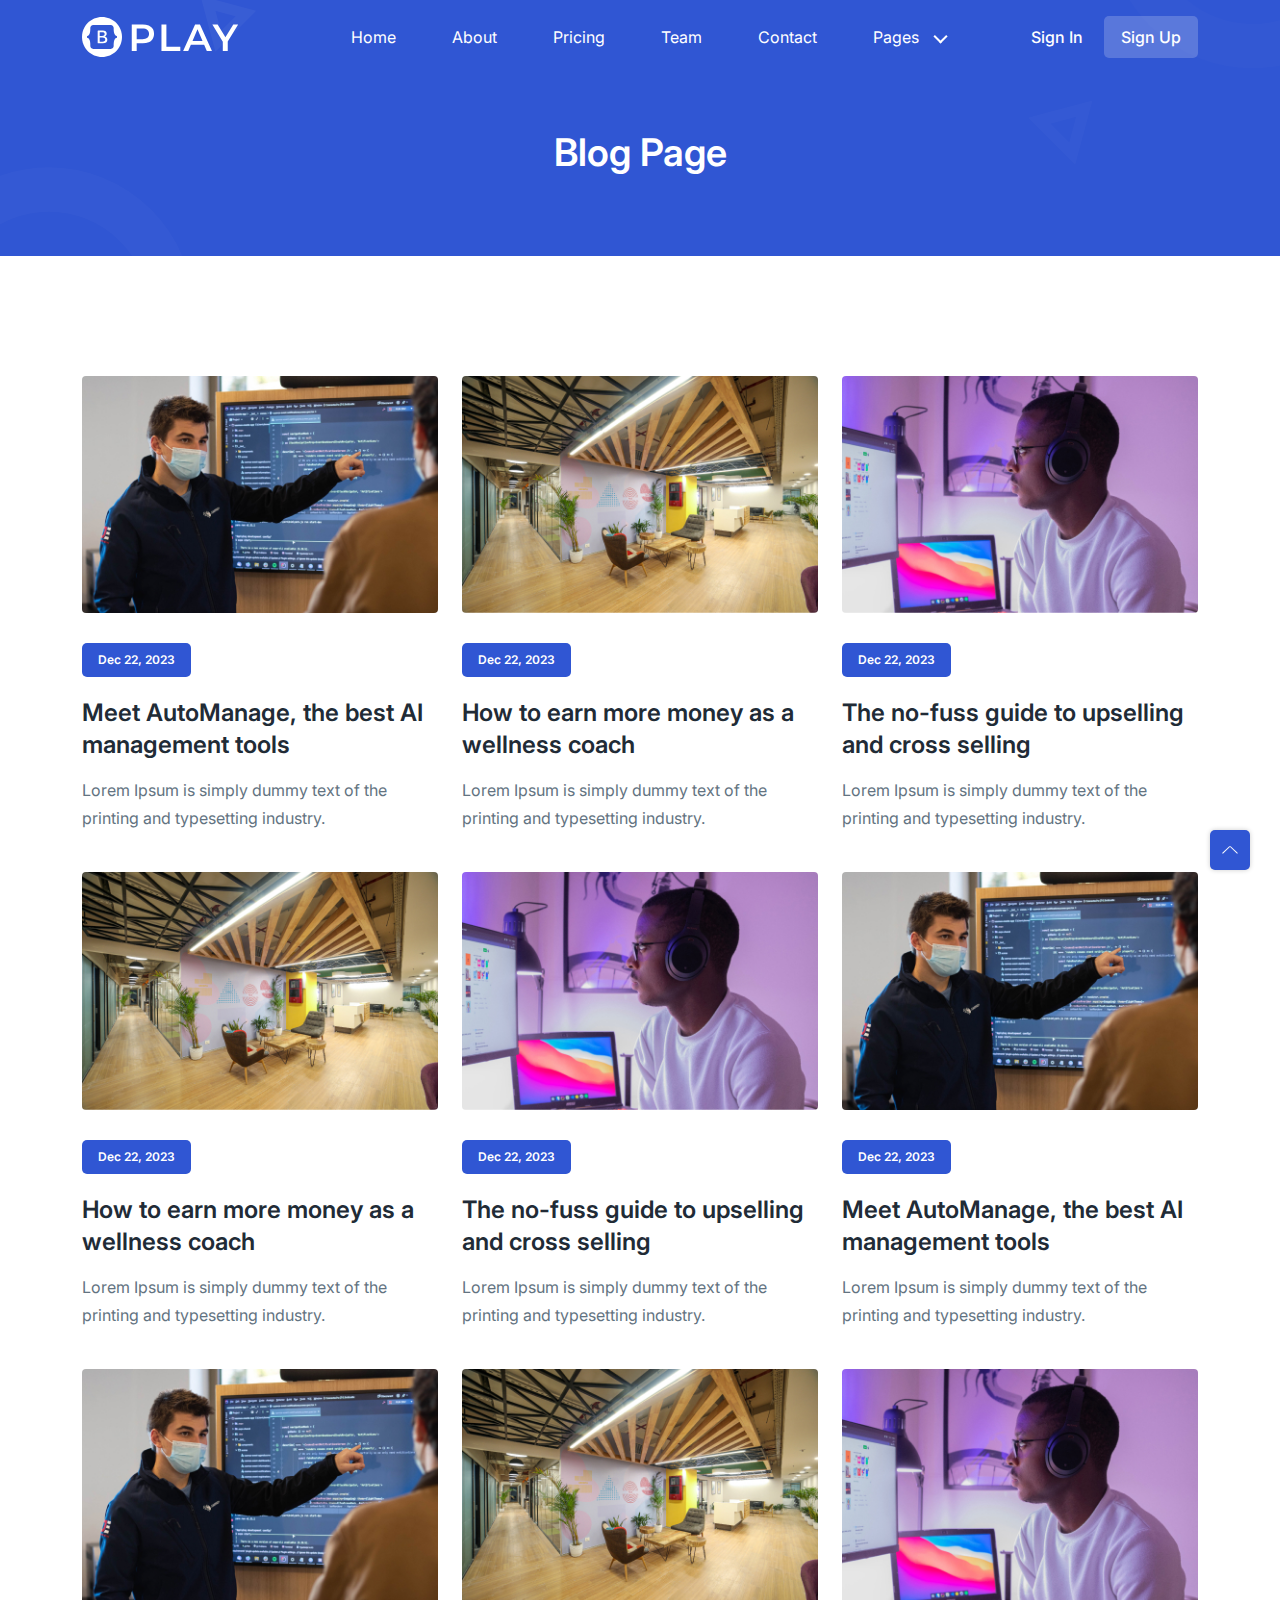
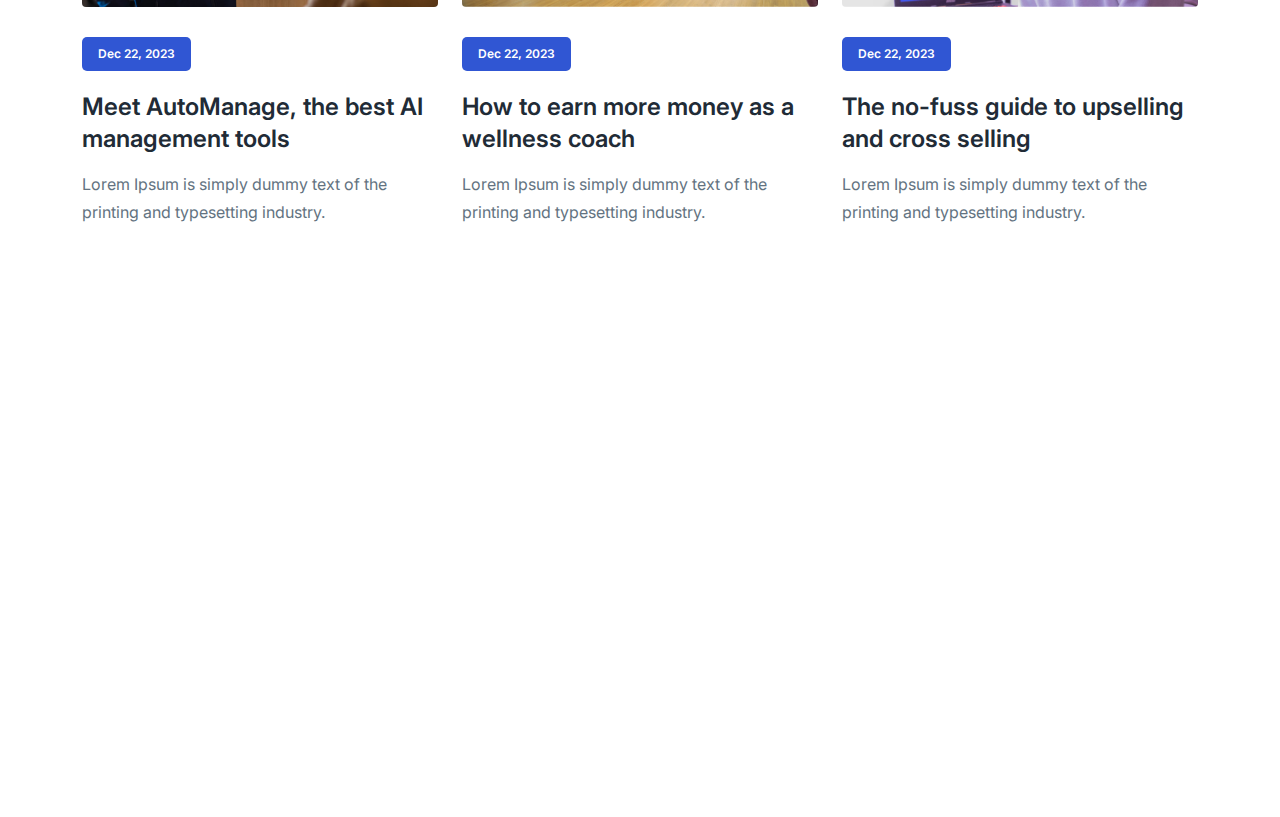
==== blog.html @ bb131b78 "first commit" ====
<!-- =========

	Template Name: Play
	Author: UIdeck
	Author URI: https://uideck.com/
	Support: https://uideck.com/support/
	Version: 1.1

========== -->

<!DOCTYPE html>
<html lang="en">
  <head>
    <meta charset="UTF-8" />
    <meta http-equiv="X-UA-Compatible" content="IE=edge" />
    <meta name="viewport" content="width=device-width, initial-scale=1.0" />
    <title>Play | Open source Project by UIdeck</title>

    <!--====== Favicon Icon ======-->
    <link
      rel="shortcut icon"
      href="assets/images/favicon.svg"
      type="image/svg"
    />

    <!-- ===== All CSS files ===== -->
    <link rel="stylesheet" href="assets/css/bootstrap.min.css" />
    <link rel="stylesheet" href="assets/css/animate.css" />
    <link rel="stylesheet" href="assets/css/lineicons.css" />
    <link rel="stylesheet" href="assets/css/ud-styles.css" />
  </head>
  <body>
    <!-- ====== Header Start ====== -->
    <header class="ud-header">
      <div class="container">
        <div class="row">
          <div class="col-lg-12">
            <nav class="navbar navbar-expand-lg">
              <a class="navbar-brand" href="index.html">
                <img src="assets/images/logo/logo.svg" alt="Logo" />
              </a>
              <button class="navbar-toggler">
                <span class="toggler-icon"> </span>
                <span class="toggler-icon"> </span>
                <span class="toggler-icon"> </span>
              </button>

              <div class="navbar-collapse">
                <ul id="nav" class="navbar-nav mx-auto">
                  <li class="nav-item">
                    <a class="ud-menu-scroll" href="#home">Home</a>
                  </li>

                  <li class="nav-item">
                    <a class="ud-menu-scroll" href="#about">About</a>
                  </li>
                  <li class="nav-item">
                    <a class="ud-menu-scroll" href="#pricing">Pricing</a>
                  </li>
                  <li class="nav-item">
                    <a class="ud-menu-scroll" href="#team">Team</a>
                  </li>
                  <li class="nav-item">
                    <a class="ud-menu-scroll" href="#contact">Contact</a>
                  </li>
                  <li class="nav-item nav-item-has-children">
                    <a href="javascript:void(0)"> Pages </a>
                    <ul class="ud-submenu">
                      <li class="ud-submenu-item">
                        <a href="about.html" class="ud-submenu-link">
                          About Page
                        </a>
                      </li>
                      <li class="ud-submenu-item">
                        <a href="pricing.html" class="ud-submenu-link">
                          Pricing Page
                        </a>
                      </li>
                      <li class="ud-submenu-item">
                        <a href="contact.html" class="ud-submenu-link">
                          Contact Page
                        </a>
                      </li>
                      <li class="ud-submenu-item">
                        <a href="blog.html" class="ud-submenu-link">
                          Blog Grid Page
                        </a>
                      </li>
                      <li class="ud-submenu-item">
                        <a href="blog-details.html" class="ud-submenu-link">
                          Blog Details Page
                        </a>
                      </li>
                      <li class="ud-submenu-item">
                        <a href="login.html" class="ud-submenu-link">
                          Sign In Page
                        </a>
                      </li>
                      <li class="ud-submenu-item">
                        <a href="404.html" class="ud-submenu-link">404 Page</a>
                      </li>
                    </ul>
                  </li>
                </ul>
              </div>

              <div class="navbar-btn d-none d-sm-inline-block">
                <a href="login.html" class="ud-main-btn ud-login-btn">
                  Sign In
                </a>
                <a class="ud-main-btn ud-white-btn" href="javascript:void(0)">
                  Sign Up
                </a>
              </div>
            </nav>
          </div>
        </div>
      </div>
    </header>
    <!-- ====== Header End ====== -->

    <!-- ====== Banner Start ====== -->
    <section class="ud-page-banner">
      <div class="container">
        <div class="row">
          <div class="col-lg-12">
            <div class="ud-banner-content">
              <h1>Blog Page</h1>
            </div>
          </div>
        </div>
      </div>
    </section>
    <!-- ====== Banner End ====== -->

    <!-- ====== Blog Start ====== -->
    <section class="ud-blog-grids">
      <div class="container">
        <div class="row">
          <div class="col-lg-4 col-md-6">
            <div class="ud-single-blog">
              <div class="ud-blog-image">
                <a href="blog-details.html">
                  <img src="assets/images/blog/blog-01.jpg" alt="blog" />
                </a>
              </div>
              <div class="ud-blog-content">
                <span class="ud-blog-date">Dec 22, 2023</span>
                <h3 class="ud-blog-title">
                  <a href="blog-details.html">
                    Meet AutoManage, the best AI management tools
                  </a>
                </h3>
                <p class="ud-blog-desc">
                  Lorem Ipsum is simply dummy text of the printing and
                  typesetting industry.
                </p>
              </div>
            </div>
          </div>
          <div class="col-lg-4 col-md-6">
            <div class="ud-single-blog">
              <div class="ud-blog-image">
                <a href="blog-details.html">
                  <img src="assets/images/blog/blog-02.jpg" alt="blog" />
                </a>
              </div>
              <div class="ud-blog-content">
                <span class="ud-blog-date">Dec 22, 2023</span>
                <h3 class="ud-blog-title">
                  <a href="blog-details.html">
                    How to earn more money as a wellness coach
                  </a>
                </h3>
                <p class="ud-blog-desc">
                  Lorem Ipsum is simply dummy text of the printing and
                  typesetting industry.
                </p>
              </div>
            </div>
          </div>
          <div class="col-lg-4 col-md-6">
            <div class="ud-single-blog">
              <div class="ud-blog-image">
                <a href="blog-details.html">
                  <img src="assets/images/blog/blog-03.jpg" alt="blog" />
                </a>
              </div>
              <div class="ud-blog-content">
                <span class="ud-blog-date">Dec 22, 2023</span>
                <h3 class="ud-blog-title">
                  <a href="blog-details.html">
                    The no-fuss guide to upselling and cross selling
                  </a>
                </h3>
                <p class="ud-blog-desc">
                  Lorem Ipsum is simply dummy text of the printing and
                  typesetting industry.
                </p>
              </div>
            </div>
          </div>
          <div class="col-lg-4 col-md-6">
            <div class="ud-single-blog">
              <div class="ud-blog-image">
                <a href="blog-details.html">
                  <img src="assets/images/blog/blog-02.jpg" alt="blog" />
                </a>
              </div>
              <div class="ud-blog-content">
                <span class="ud-blog-date">Dec 22, 2023</span>
                <h3 class="ud-blog-title">
                  <a href="blog-details.html">
                    How to earn more money as a wellness coach
                  </a>
                </h3>
                <p class="ud-blog-desc">
                  Lorem Ipsum is simply dummy text of the printing and
                  typesetting industry.
                </p>
              </div>
            </div>
          </div>
          <div class="col-lg-4 col-md-6">
            <div class="ud-single-blog">
              <div class="ud-blog-image">
                <a href="blog-details.html">
                  <img src="assets/images/blog/blog-03.jpg" alt="blog" />
                </a>
              </div>
              <div class="ud-blog-content">
                <span class="ud-blog-date">Dec 22, 2023</span>
                <h3 class="ud-blog-title">
                  <a href="blog-details.html">
                    The no-fuss guide to upselling and cross selling
                  </a>
                </h3>
                <p class="ud-blog-desc">
                  Lorem Ipsum is simply dummy text of the printing and
                  typesetting industry.
                </p>
              </div>
            </div>
          </div>
          <div class="col-lg-4 col-md-6">
            <div class="ud-single-blog">
              <div class="ud-blog-image">
                <a href="blog-details.html">
                  <img src="assets/images/blog/blog-01.jpg" alt="blog" />
                </a>
              </div>
              <div class="ud-blog-content">
                <span class="ud-blog-date">Dec 22, 2023</span>
                <h3 class="ud-blog-title">
                  <a href="blog-details.html">
                    Meet AutoManage, the best AI management tools
                  </a>
                </h3>
                <p class="ud-blog-desc">
                  Lorem Ipsum is simply dummy text of the printing and
                  typesetting industry.
                </p>
              </div>
            </div>
          </div>
          <div class="col-lg-4 col-md-6">
            <div class="ud-single-blog">
              <div class="ud-blog-image">
                <a href="blog-details.html">
                  <img src="assets/images/blog/blog-01.jpg" alt="blog" />
                </a>
              </div>
              <div class="ud-blog-content">
                <span class="ud-blog-date">Dec 22, 2023</span>
                <h3 class="ud-blog-title">
                  <a href="blog-details.html">
                    Meet AutoManage, the best AI management tools
                  </a>
                </h3>
                <p class="ud-blog-desc">
                  Lorem Ipsum is simply dummy text of the printing and
                  typesetting industry.
                </p>
              </div>
            </div>
          </div>
          <div class="col-lg-4 col-md-6">
            <div class="ud-single-blog">
              <div class="ud-blog-image">
                <a href="blog-details.html">
                  <img src="assets/images/blog/blog-02.jpg" alt="blog" />
                </a>
              </div>
              <div class="ud-blog-content">
                <span class="ud-blog-date">Dec 22, 2023</span>
                <h3 class="ud-blog-title">
                  <a href="blog-details.html">
                    How to earn more money as a wellness coach
                  </a>
                </h3>
                <p class="ud-blog-desc">
                  Lorem Ipsum is simply dummy text of the printing and
                  typesetting industry.
                </p>
              </div>
            </div>
          </div>
          <div class="col-lg-4 col-md-6">
            <div class="ud-single-blog">
              <div class="ud-blog-image">
                <a href="blog-details.html">
                  <img src="assets/images/blog/blog-03.jpg" alt="blog" />
                </a>
              </div>
              <div class="ud-blog-content">
                <span class="ud-blog-date">Dec 22, 2023</span>
                <h3 class="ud-blog-title">
                  <a href="blog-details.html">
                    The no-fuss guide to upselling and cross selling
                  </a>
                </h3>
                <p class="ud-blog-desc">
                  Lorem Ipsum is simply dummy text of the printing and
                  typesetting industry.
                </p>
              </div>
            </div>
          </div>
        </div>
      </div>
    </section>
    <!-- ====== Blog End ====== -->

    <!-- ====== Footer Start ====== -->
    <footer class="ud-footer wow fadeInUp" data-wow-delay=".15s">
      <div class="shape shape-1">
        <img src="assets/images/footer/shape-1.svg" alt="shape" />
      </div>
      <div class="shape shape-2">
        <img src="assets/images/footer/shape-2.svg" alt="shape" />
      </div>
      <div class="shape shape-3">
        <img src="assets/images/footer/shape-3.svg" alt="shape" />
      </div>
      <div class="ud-footer-widgets">
        <div class="container">
          <div class="row">
            <div class="col-xl-3 col-lg-4 col-md-6">
              <div class="ud-widget">
                <a href="index.html" class="ud-footer-logo">
                  <img src="assets/images/logo/logo.svg" alt="logo" />
                </a>
                <p class="ud-widget-desc">
                  We create digital experiences for brands and companies by
                  using technology.
                </p>
                <ul class="ud-widget-socials">
                  <li>
                    <a href="https://twitter.com/MusharofChy">
                      <i class="lni lni-facebook-filled"></i>
                    </a>
                  </li>
                  <li>
                    <a href="https://twitter.com/MusharofChy">
                      <i class="lni lni-twitter-filled"></i>
                    </a>
                  </li>
                  <li>
                    <a href="https://twitter.com/MusharofChy">
                      <i class="lni lni-instagram-filled"></i>
                    </a>
                  </li>
                  <li>
                    <a href="https://twitter.com/MusharofChy">
                      <i class="lni lni-linkedin-original"></i>
                    </a>
                  </li>
                </ul>
              </div>
            </div>

            <div class="col-xl-2 col-lg-2 col-md-6 col-sm-6">
              <div class="ud-widget">
                <h5 class="ud-widget-title">About Us</h5>
                <ul class="ud-widget-links">
                  <li>
                    <a href="javascript:void(0)">Home</a>
                  </li>
                  <li>
                    <a href="javascript:void(0)">Features</a>
                  </li>
                  <li>
                    <a href="javascript:void(0)">About</a>
                  </li>
                  <li>
                    <a href="javascript:void(0)">Testimonial</a>
                  </li>
                </ul>
              </div>
            </div>
            <div class="col-xl-2 col-lg-3 col-md-6 col-sm-6">
              <div class="ud-widget">
                <h5 class="ud-widget-title">Features</h5>
                <ul class="ud-widget-links">
                  <li>
                    <a href="javascript:void(0)">How it works</a>
                  </li>
                  <li>
                    <a href="javascript:void(0)">Privacy policy</a>
                  </li>
                  <li>
                    <a href="javascript:void(0)">Terms of service</a>
                  </li>
                  <li>
                    <a href="javascript:void(0)">Refund policy</a>
                  </li>
                </ul>
              </div>
            </div>
            <div class="col-xl-2 col-lg-3 col-md-6 col-sm-6">
              <div class="ud-widget">
                <h5 class="ud-widget-title">Our Products</h5>
                <ul class="ud-widget-links">
                  <li>
                    <a
                      href="https://lineicons.com/"
                      rel="nofollow noopner"
                      target="_blank"
                      >Lineicons
                    </a>
                  </li>
                  <li>
                    <a
                      href="https://ecommercehtml.com/"
                      rel="nofollow noopner"
                      target="_blank"
                      >Ecommerce HTML</a
                    >
                  </li>
                  <li>
                    <a
                      href="https://ayroui.com/"
                      rel="nofollow noopner"
                      target="_blank"
                      >Ayro UI</a
                    >
                  </li>
                  <li>
                    <a
                      href="https://graygrids.com/"
                      rel="nofollow noopner"
                      target="_blank"
                      >Plain Admin</a
                    >
                  </li>
                </ul>
              </div>
            </div>
            <div class="col-xl-3 col-lg-6 col-md-8 col-sm-10">
              <div class="ud-widget">
                <h5 class="ud-widget-title">Partners</h5>
                <ul class="ud-widget-brands">
                  <li>
                    <a
                      href="https://ayroui.com/"
                      rel="nofollow noopner"
                      target="_blank"
                    >
                      <img
                        src="assets/images/footer/brands/ayroui.svg"
                        alt="ayroui"
                      />
                    </a>
                  </li>
                  <li>
                    <a
                      href="https://ecommercehtml.com/"
                      rel="nofollow noopner"
                      target="_blank"
                    >
                      <img
                        src="assets/images/footer/brands/ecommerce-html.svg"
                        alt="ecommerce-html"
                      />
                    </a>
                  </li>
                  <li>
                    <a
                      href="https://graygrids.com/"
                      rel="nofollow noopner"
                      target="_blank"
                    >
                      <img
                        src="assets/images/footer/brands/graygrids.svg"
                        alt="graygrids"
                      />
                    </a>
                  </li>
                  <li>
                    <a
                      href="https://lineicons.com/"
                      rel="nofollow noopner"
                      target="_blank"
                    >
                      <img
                        src="assets/images/footer/brands/lineicons.svg"
                        alt="lineicons"
                      />
                    </a>
                  </li>
                  <li>
                    <a
                      href="https://uideck.com/"
                      rel="nofollow noopner"
                      target="_blank"
                    >
                      <img
                        src="assets/images/footer/brands/uideck.svg"
                        alt="uideck"
                      />
                    </a>
                  </li>
                  <li>
                    <a
                      href="https://tailwindtemplates.co/"
                      rel="nofollow noopner"
                      target="_blank"
                    >
                      <img
                        src="assets/images/footer/brands/tailwindtemplates.svg"
                        alt="tailwindtemplates"
                      />
                    </a>
                  </li>
                </ul>
              </div>
            </div>
          </div>
        </div>
      </div>
      <div class="ud-footer-bottom">
        <div class="container">
          <div class="row">
            <div class="col-md-8">
              <ul class="ud-footer-bottom-left">
                <li>
                  <a href="javascript:void(0)">Privacy policy</a>
                </li>
                <li>
                  <a href="javascript:void(0)">Support policy</a>
                </li>
                <li>
                  <a href="javascript:void(0)">Terms of service</a>
                </li>
              </ul>
            </div>
            <div class="col-md-4">
              <p class="ud-footer-bottom-right">
                Designed and Developed by
                <a href="https://uideck.com" rel="nofollow">UIdeck</a>
              </p>
            </div>
          </div>
        </div>
      </div>
    </footer>
    <!-- ====== Footer End ====== -->

    <!-- ====== Back To Top Start ====== -->
    <a href="javascript:void(0)" class="back-to-top">
      <i class="lni lni-chevron-up"> </i>
    </a>
    <!-- ====== Back To Top End ====== -->

    <!-- ====== All Javascript Files ====== -->
    <script src="assets/js/bootstrap.bundle.min.js"></script>
    <script src="assets/js/wow.min.js"></script>
    <script src="assets/js/main.js"></script>
  </body>
</html>
---- assets/css/ud-styles.css ----
/* =======

	Template Name: Play Bootstrap
	Author: UIdeck
	Author URI: https://uideck.com/
	Support: https://github.com/uideck/
	Version: 1.0

======== */
/*===========================
  COMMON css 
===========================*/
@import url("https://fonts.googleapis.com/css2?family=Inter:wght@200;300;400;500;600;700;800;900&display=swap");
:root {
  --font: "Inter", sans-serif;
  --body-color: #637381;
  --heading-color: #212b36;
  --primary-color: #3056d3;
  --white: #ffffff;
}

body {
  font-family: var(--font);
  font-weight: normal;
  font-style: normal;
  color: var(--body-color);
  overflow-x: hidden;
}

* {
  margin: 0;
  padding: 0;
  -webkit-box-sizing: border-box;
  box-sizing: border-box;
}

img {
  max-width: 100%;
}

a,
button,
input,
textarea {
  -webkit-transition: all 0.3s ease-out 0s;
  transition: all 0.3s ease-out 0s;
}

a,
a:focus,
input:focus,
textarea:focus,
button:focus,
.navbar-toggler:focus {
  text-decoration: none;
  outline: none;
  -webkit-box-shadow: none;
          box-shadow: none;
}

a:focus,
a:hover {
  text-decoration: none;
}

i,
span,
a {
  display: inline-block;
}

audio,
canvas,
iframe,
img,
svg,
video {
  vertical-align: middle;
}

h1,
h2,
h3,
h4,
h5,
h6 {
  font-weight: 700;
  color: var(--heading-color);
  margin: 0px;
}

h1 {
  font-size: 48px;
}

h2 {
  font-size: 36px;
}

h3 {
  font-size: 28px;
}

h4 {
  font-size: 22px;
}

h5 {
  font-size: 18px;
}

h6 {
  font-size: 16px;
}

ul,
ol {
  margin: 0px;
  padding: 0px;
  list-style-type: none;
}

p {
  font-size: 16px;
  font-weight: 400;
  line-height: 26px;
  color: var(--body-color);
  margin: 0px;
}

.bg_cover {
  background-position: center center;
  background-size: cover;
  background-repeat: no-repeat;
  width: 100%;
  height: 100%;
}

/*===== All Button Style =====*/
.ud-main-btn {
  display: inline-block;
  text-align: center;
  white-space: nowrap;
  vertical-align: middle;
  font-weight: 500;
  font-size: 16px;
  border-radius: 5px;
  padding: 15px 25px;
  border: 1px solid transparent;
  color: var(--white);
  cursor: pointer;
  z-index: 5;
  -webkit-transition: all 0.4s ease-out 0s;
  transition: all 0.4s ease-out 0s;
  background: var(--primary-color);
}

.ud-main-btn:hover {
  color: var(--white);
  background: var(--heading-color);
}

@media (max-width: 767px) {
  .container {
    padding-left: 40px;
    padding-right: 40px;
  }
}

@media only screen and (min-width: 576px) and (max-width: 767px) {
  .container {
    padding-left: 20px;
    padding-right: 20px;
  }
}

.back-to-top {
  width: 40px;
  height: 40px;
  line-height: 40px;
  background: var(--primary-color);
  -webkit-box-shadow: 0px 0px 5px rgba(0, 0, 0, 0.2);
          box-shadow: 0px 0px 5px rgba(0, 0, 0, 0.2);
  text-align: center;
  -webkit-box-pack: center;
      -ms-flex-pack: center;
          justify-content: center;
  -webkit-box-align: center;
      -ms-flex-align: center;
          align-items: center;
  border-radius: 5px;
  position: fixed;
  right: 30px;
  bottom: 30px;
  z-index: 99;
  color: var(--white);
}

.back-to-top:hover {
  color: var(--white);
  background: var(--heading-color);
}

/* ===== Header CSS ===== */
.ud-header {
  position: absolute;
  top: 0;
  left: 0;
  width: 100%;
  z-index: 99;
  -webkit-transition: all 0.3s ease-out 0s;
  transition: all 0.3s ease-out 0s;
}

.sticky {
  position: fixed;
  z-index: 99;
  background-color: rgba(255, 255, 255, 0.8);
  -webkit-backdrop-filter: blur(5px);
          backdrop-filter: blur(5px);
  -webkit-box-shadow: inset 0 -1px 0 0 rgba(0, 0, 0, 0.1);
  box-shadow: inset 0 -1px 0 0 rgba(0, 0, 0, 0.1);
  -webkit-transition: all 0.3s ease-out 0s;
  transition: all 0.3s ease-out 0s;
}

.sticky .navbar {
  padding: 0;
}

.navbar {
  padding: 0px 0;
  border-radius: 5px;
  position: relative;
  -webkit-transition: all 0.3s ease-out 0s;
  transition: all 0.3s ease-out 0s;
}

.navbar-brand {
  padding: 0;
}

@media only screen and (min-width: 768px) and (max-width: 991px), (max-width: 767px) {
  .navbar-brand {
    padding: 5px 0px;
  }
}

.navbar-brand img {
  max-width: 160px;
}

.navbar-toggler {
  padding: 0;
}

.navbar-toggler .toggler-icon {
  width: 30px;
  height: 2px;
  background-color: var(--white);
  display: block;
  margin: 5px 0;
  position: relative;
  -webkit-transition: all 0.3s ease-out 0s;
  transition: all 0.3s ease-out 0s;
}

.navbar-toggler.active .toggler-icon:nth-of-type(1) {
  -webkit-transform: rotate(45deg);
  transform: rotate(45deg);
  top: 7px;
}

.navbar-toggler.active .toggler-icon:nth-of-type(2) {
  opacity: 0;
}

.navbar-toggler.active .toggler-icon:nth-of-type(3) {
  -webkit-transform: rotate(135deg);
  transform: rotate(135deg);
  top: -7px;
}

@media only screen and (min-width: 768px) and (max-width: 991px), (max-width: 767px) {
  .navbar-collapse {
    position: absolute;
    top: 100%;
    right: 0;
    max-width: 300px;
    width: 100%;
    background-color: var(--white);
    z-index: 9;
    -webkit-box-shadow: 0px 15px 20px 0px rgba(0, 0, 0, 0.1);
    box-shadow: 0px 15px 20px 0px rgba(0, 0, 0, 0.1);
    padding: 0px;
    display: none;
    border-radius: 5px;
  }
  .navbar-collapse.show {
    display: block;
  }
}

@media only screen and (min-width: 768px) and (max-width: 991px), (max-width: 767px) {
  .navbar-nav {
    padding: 20px 30px;
  }
}

.navbar-nav .nav-item {
  position: relative;
  padding: 0px 20px;
}

@media only screen and (min-width: 992px) and (max-width: 1199px) {
  .navbar-nav .nav-item {
    padding: 0px 12px;
  }
}

@media only screen and (min-width: 768px) and (max-width: 991px), (max-width: 767px) {
  .navbar-nav .nav-item {
    padding: 0px;
  }
}

.navbar-nav .nav-item > a {
  font-size: 16px;
  font-weight: 400;
  color: var(--white);
  -webkit-transition: all 0.3s ease-out 0s;
  transition: all 0.3s ease-out 0s;
  padding: 25px 8px;
  position: relative;
}

@media only screen and (min-width: 768px) and (max-width: 991px), (max-width: 767px) {
  .navbar-nav .nav-item > a {
    display: block;
    padding: 8px 0;
    color: var(--heading-color);
  }
}

.navbar-nav .nav-item > a:hover, .navbar-nav .nav-item > a.active {
  color: var(--white);
  opacity: 0.5;
}

@media only screen and (min-width: 768px) and (max-width: 991px), (max-width: 767px) {
  .navbar-nav .nav-item > a:hover, .navbar-nav .nav-item > a.active {
    color: var(--primary-color);
    opacity: 1;
  }
}

.navbar-nav .nav-item .ud-submenu {
  position: absolute;
  width: 250px;
  background: var(--white);
  top: 110%;
  padding: 20px 30px;
  -webkit-box-shadow: 0 15px 44px rgba(140, 140, 140, 0.18);
          box-shadow: 0 15px 44px rgba(140, 140, 140, 0.18);
  border-radius: 5px;
  opacity: 0;
  visibility: hidden;
  -webkit-transition: all 0.3s ease-out 0s;
  transition: all 0.3s ease-out 0s;
}

@media only screen and (min-width: 768px) and (max-width: 991px), (max-width: 767px) {
  .navbar-nav .nav-item .ud-submenu {
    position: static;
    -webkit-box-shadow: none;
            box-shadow: none;
    width: 100%;
    padding: 0px;
    opacity: 1;
    visibility: visible;
    display: none;
  }
}

.navbar-nav .nav-item .ud-submenu.show {
  display: block;
}

.navbar-nav .nav-item .ud-submenu .ud-submenu-link {
  padding: 7px 0;
  color: var(--heading-color);
  font-size: 14px;
}

.navbar-nav .nav-item .ud-submenu .ud-submenu-link:hover {
  color: var(--primary-color);
}

.navbar-nav .nav-item:hover > a {
  color: var(--white);
  opacity: 0.5;
}

@media only screen and (min-width: 768px) and (max-width: 991px), (max-width: 767px) {
  .navbar-nav .nav-item:hover > a {
    color: var(--primary-color);
    opacity: 1;
  }
}

.navbar-nav .nav-item:hover > .ud-submenu {
  opacity: 1;
  visibility: visible;
  top: 100%;
}

.navbar-nav .nav-item.nav-item-has-children > a {
  position: relative;
}

.navbar-nav .nav-item.nav-item-has-children > a::after {
  content: "";
  -webkit-box-sizing: border-box;
          box-sizing: border-box;
  position: absolute;
  width: 10px;
  height: 10px;
  border-bottom: 2px solid;
  border-right: 2px solid;
  -webkit-transform: rotate(45deg) translateY(-50%);
          transform: rotate(45deg) translateY(-50%);
  right: -15px;
  top: 50%;
  margin-top: -2px;
}

@media only screen and (min-width: 768px) and (max-width: 991px), (max-width: 767px) {
  .navbar-nav .nav-item.nav-item-has-children > a::after {
    right: 5px;
  }
}

@media only screen and (min-width: 768px) and (max-width: 991px), (max-width: 767px) {
  .navbar-btn {
    position: absolute;
    top: 50%;
    right: 50px;
    -webkit-transform: translateY(-50%);
    transform: translateY(-50%);
  }
}

.navbar-btn .ud-main-btn {
  padding: 8px 16px;
  background: transparent;
}
.navelist{
  justify-content: flex-end;
}
.navbar-btn .ud-login-btn:hover {
  opacity: 0.5;
}

.navbar-btn .ud-white-btn {
  background: rgba(255, 255, 255, 0.2);
}

.navbar-btn .ud-white-btn:hover {
  background: white;
  color: var(--heading-color);
}

.sticky .navbar-toggler .toggler-icon {
  background-color: var(--heading-color);
}

.sticky .navbar-nav .nav-item:hover > a {
  color: var(--primary-color);
  opacity: 1;
}

.sticky .navbar-nav .nav-item a {
  color: var(--heading-color);
}

.sticky .navbar-nav .nav-item a.active, .sticky .navbar-nav .nav-item a:hover {
  color: var(--primary-color);
  opacity: 1;
}

.sticky .navbar-btn .ud-main-btn.ud-login-btn {
  color: var(--heading-color);
}

.sticky .navbar-btn .ud-main-btn.ud-login-btn:hover {
  color: var(--primary-color);
  opacity: 1;
}

.sticky .navbar-btn .ud-white-btn {
  background: var(--primary-color);
  color: var(--white);
}

.sticky .navbar-btn .ud-white-btn:hover {
  background: var(--heading-color);
}

/* ===== Hero CSS ===== */
.ud-hero {
  background: var(--primary-color);
  padding-top: 180px;
}

@media only screen and (min-width: 768px) and (max-width: 991px) {
  .ud-hero {
    padding-top: 160px;
  }
}

@media (max-width: 767px) {
  .ud-hero {
    padding-top: 130px;
  }
}

.ud-hero-content {
  max-width: 780px;
  margin: auto;
  margin-bottom: 30px;
}

.ud-hero-content .ud-hero-title {
  color: var(--white);
  font-weight: 700;
  font-size: 45px;
  line-height: 60px;
  text-align: center;
  margin-bottom: 30px;
}

@media only screen and (min-width: 768px) and (max-width: 991px) {
  .ud-hero-content .ud-hero-title {
    font-size: 38px;
    line-height: 50px;
  }
}

@media (max-width: 767px) {
  .ud-hero-content .ud-hero-title {
    font-size: 26px;
    line-height: 38px;
  }
}

.ud-hero-content .ud-hero-desc {
  font-weight: normal;
  font-size: 20px;
  line-height: 35px;
  text-align: center;
  color: var(--white);
  opacity: 0.8;
  max-width: 600px;
  margin: auto;
  margin-bottom: 30px;
}

@media (max-width: 767px) {
  .ud-hero-content .ud-hero-desc {
    font-size: 16px;
    line-height: 30px;
  }
}

.ud-hero-buttons {
  display: -webkit-box;
  display: -ms-flexbox;
  display: flex;
  -webkit-box-align: center;
      -ms-flex-align: center;
          align-items: center;
  -webkit-box-pack: center;
      -ms-flex-pack: center;
          justify-content: center;
}

.ud-hero-buttons .ud-main-btn {
  margin: 8px;
}

@media (max-width: 767px) {
  .ud-hero-buttons .ud-main-btn {
    margin: 5px;
  }
}

@media (max-width: 767px) {
  .ud-hero-buttons .ud-main-btn {
    padding: 12px 16px;
  }
}

.ud-hero-buttons .ud-white-btn {
  background: var(--white);
  color: var(--heading-color);
}

.ud-hero-buttons .ud-white-btn:hover {
  -webkit-box-shadow: 0px 0px 25px rgba(0, 0, 0, 0.2);
          box-shadow: 0px 0px 25px rgba(0, 0, 0, 0.2);
  background: #fefefe;
  color: var(--primary-color);
}

.ud-hero-buttons .ud-link-btn:hover {
  color: var(--white);
  background: transparent;
  opacity: 0.5;
}

.ud-hero-brands-wrapper {
  text-align: center;
  margin-bottom: 40px;
}

.ud-hero-brands-wrapper img {
  -webkit-transition: all 0.3s;
  transition: all 0.3s;
  opacity: 0.5;
  max-width: 250px;
}

.ud-hero-brands-wrapper img:hover {
  opacity: 1;
}

.ud-hero-image {
  max-width: 845px;
  margin: auto;
  text-align: center;
  position: relative;
  z-index: 1;
}

.ud-hero-image img {
  max-width: 100%;
  text-align: center;
}

.ud-hero-image .shape {
  position: absolute;
  z-index: -1;
}

.ud-hero-image .shape.shape-1 {
  bottom: 0;
  left: -30px;
}

.ud-hero-image .shape.shape-2 {
  top: -20px;
  right: -20px;
}

/* ===== Features CSS ===== */
.ud-features {
  padding-top: 120px;
  padding-bottom: 90px;
}

@media (max-width: 767px) {
  .ud-features {
    padding-top: 80px;
    padding-bottom: 40px;
  }
}

.ud-section-title {
  max-width: 620px;
  margin-bottom: 70px;
}

.ud-section-title span {
  font-weight: 600;
  font-size: 18px;
  color: var(--primary-color);
  margin-bottom: 10px;
}

.ud-section-title h2 {
  font-weight: 700;
  font-size: 42px;
  line-height: 55px;
  text-transform: capitalize;
  color: var(--heading-color);
  margin-bottom: 20px;
}

.ud-section-title p {
  font-size: 20px;
  line-height: 30px;
}

@media (max-width: 767px) {
  .ud-section-title p {
    font-size: 16px;
    line-height: 26px;
  }
}

.ud-single-feature {
  margin-bottom: 40px;
}

.ud-single-feature:hover .ud-feature-icon::before {
  -webkit-transform: rotate(45deg);
  transform: rotate(45deg);
}

.ud-single-feature .ud-feature-icon {
  width: 70px;
  height: 70px;
  display: -webkit-box;
  display: -ms-flexbox;
  display: flex;
  -webkit-box-align: center;
      -ms-flex-align: center;
          align-items: center;
  -webkit-box-pack: center;
      -ms-flex-pack: center;
          justify-content: center;
  border-radius: 14px;
  background: var(--primary-color);
  font-size: 32px;
  color: var(--white);
  position: relative;
  z-index: 1;
  text-align: center;
  margin-bottom: 40px;
}

.ud-single-feature .ud-feature-icon::before {
  content: "";
  position: absolute;
  width: 100%;
  height: 100%;
  top: 0;
  left: 0;
  border-radius: 14px;
  background: var(--primary-color);
  opacity: 0.2;
  z-index: -1;
  -webkit-transform: rotate(23deg);
  transform: rotate(23deg);
  -webkit-transition: all 0.3s ease-out 0s;
  transition: all 0.3s ease-out 0s;
}

.ud-single-feature .ud-feature-title {
  font-weight: 700;
  font-size: 20px;
  line-height: 28px;
  margin-bottom: 12px;
}

@media only screen and (min-width: 992px) and (max-width: 1199px) {
  .ud-single-feature .ud-feature-title {
    font-size: 18px;
    line-height: 26px;
  }
}

.ud-single-feature .ud-feature-desc {
  font-size: 16px;
  line-height: 24px;
  margin-bottom: 40px;
}

.ud-single-feature .ud-feature-link {
  font-weight: 500;
  color: var(--body-color);
}

.ud-single-feature .ud-feature-link:hover {
  color: var(--primary-color);
}

/* ===== About CSS ===== */
.ud-about {
  background: #f3f4fe;
  padding: 120px 0;
}

@media (max-width: 767px) {
  .ud-about {
    padding: 80px 0;
  }
}

.ud-about-wrapper {
  background: var(--white);
  border: 1px solid rgba(0, 0, 0, 0.08);
  display: -webkit-box;
  display: -ms-flexbox;
  display: flex;
  -webkit-box-pack: justify;
      -ms-flex-pack: justify;
          justify-content: space-between;
}

@media only screen and (min-width: 768px) and (max-width: 991px), (max-width: 767px) {
  .ud-about-wrapper {
    display: block;
  }
}

.ud-about-content-wrapper {
  padding: 70px;
}

@media (max-width: 767px) {
  .ud-about-content-wrapper {
    padding: 50px 30px;
  }
}

@media only screen and (min-width: 576px) and (max-width: 767px) {
  .ud-about-content-wrapper {
    padding: 50px;
  }
}

.ud-about-content {
  max-width: 500px;
}

.ud-about-content .tag {
  font-weight: 500;
  font-size: 14px;
  color: var(--white);
  background: var(--primary-color);
  padding: 5px 20px;
  display: inline-block;
  margin-bottom: 20px;
}

.ud-about-content h2 {
  font-weight: bold;
  font-size: 36px;
  line-height: 45px;
  margin-bottom: 30px;
}

@media (max-width: 767px) {
  .ud-about-content h2 {
    font-size: 26px;
    line-height: 38px;
  }
}

.ud-about-content p {
  font-size: 16px;
  line-height: 28px;
  margin-bottom: 40px;
}

.ud-about-content .ud-main-btn:hover {
  background: #2748b4;
  -webkit-box-shadow: 0px 0px 10px rgba(0, 0, 0, 0.3);
          box-shadow: 0px 0px 10px rgba(0, 0, 0, 0.3);
}

@media only screen and (min-width: 768px) and (max-width: 991px), (max-width: 767px) {
  .ud-about-image {
    text-align: center;
  }
}

/* ===== Pricing CSS ===== */
.ud-pricing {
  padding-top: 120px;
  padding-bottom: 90px;
}

@media (max-width: 767px) {
  .ud-pricing {
    padding-top: 80px;
    padding-bottom: 40px;
  }
}

.ud-single-pricing {
  margin-bottom: 40px;
  background: var(--white);
  border: 2px solid #d4deff;
  border-radius: 8px;
  text-align: center;
  padding: 45px 30px;
  position: relative;
}

.ud-single-pricing.active {
  background: -webkit-gradient(linear, left top, left bottom, from(#3056d3), to(#179bee));
  background: linear-gradient(180deg, #3056d3 0%, #179bee 100%);
  border: none;
  padding: 55px 30px;
}

.ud-single-pricing.active .ud-pricing-header h3,
.ud-single-pricing.active .ud-pricing-header h4 {
  color: var(--white);
}

.ud-single-pricing.active .ud-pricing-body li {
  color: var(--white);
}

.ud-single-pricing.first-item::after, .ud-single-pricing.last-item::after {
  content: "";
  position: absolute;
  width: 55px;
  height: 55px;
  z-index: 1;
}

.ud-single-pricing.first-item::after {
  background: var(--primary-color);
  left: -2px;
  bottom: -2px;
  border-radius: 0px 55px 0px 8px;
}

.ud-single-pricing.last-item::after {
  background: #13c296;
  top: -2px;
  right: -2px;
  border-radius: 0px 8px 0px 55px;
}

.ud-single-pricing .ud-popular-tag {
  display: inline-block;
  padding: 10px 25px;
  background: var(--white);
  border-radius: 30px;
  color: var(--primary-color);
  margin-bottom: 20px;
  font-weight: 600;
}

.ud-single-pricing .ud-pricing-header h3 {
  font-weight: 500;
  font-size: 15px;
  margin-bottom: 8px;
}

.ud-single-pricing .ud-pricing-header h4 {
  font-weight: 600;
  font-size: 26px;
  color: var(--primary-color);
  margin-bottom: 40px;
}

.ud-single-pricing .ud-pricing-body {
  margin-bottom: 40px;
}

.ud-single-pricing .ud-pricing-body li {
  font-weight: 500;
  font-size: 15px;
  margin-bottom: 18px;
}

.ud-single-pricing .ud-main-btn {
  border-radius: 30px;
  padding: 15px 40px;
}

.ud-single-pricing .ud-border-btn {
  border: 1px solid #d4deff;
  color: var(--primary-color);
  background: var(--white);
}

.ud-single-pricing .ud-border-btn:hover {
  color: var(--white);
  border-color: var(--primary-color);
  background: var(--primary-color);
}

.ud-single-pricing .ud-white-btn {
  background: var(--white);
  color: var(--heading-color);
}

.ud-single-pricing .ud-white-btn:hover {
  color: var(--white);
  background: var(--heading-color);
}

/* ===== FAQ CSS ===== */
.ud-faq {
  padding-top: 120px;
  padding-bottom: 90px;
  background: #f3f4fe;
  position: relative;
  z-index: 1;
}

@media (max-width: 767px) {
  .ud-faq {
    padding-top: 80px;
    padding-bottom: 50px;
  }
}

.ud-faq .shape {
  position: absolute;
  z-index: -1;
  left: 0;
  bottom: 0;
}

.ud-single-faq {
  background: var(--white);
  border: 1px solid #f3f4fe;
  -webkit-box-shadow: 0px 20px 95px rgba(201, 203, 204, 0.3);
          box-shadow: 0px 20px 95px rgba(201, 203, 204, 0.3);
  border-radius: 10px;
  margin-bottom: 30px;
}

.ud-single-faq .ud-faq-btn {
  text-align: left;
  display: -webkit-box;
  display: -ms-flexbox;
  display: flex;
  width: 100%;
  -webkit-box-align: center;
      -ms-flex-align: center;
          align-items: center;
  border: none;
  background: transparent;
  font-weight: 600;
  font-size: 18px;
  color: var(--heading-color);
  opacity: 0.88;
  padding: 30px;
}

@media only screen and (min-width: 992px) and (max-width: 1199px), (max-width: 767px) {
  .ud-single-faq .ud-faq-btn {
    padding: 15px;
  }
}

.ud-single-faq .ud-faq-btn.collapsed span.icon i {
  -webkit-transform: rotate(0deg);
  transform: rotate(0deg);
}

.ud-single-faq .ud-faq-btn span.icon {
  display: -webkit-box;
  display: -ms-flexbox;
  display: flex;
  -webkit-box-align: center;
      -ms-flex-align: center;
          align-items: center;
  -webkit-box-pack: center;
      -ms-flex-pack: center;
          justify-content: center;
  width: 42px;
  height: 42px;
  background: rgba(48, 86, 211, 0.06);
  border-radius: 10px;
  color: var(--primary-color);
  margin-right: 24px;
}

.ud-single-faq .ud-faq-btn span.icon i {
  -webkit-transform: rotate(180deg);
  transform: rotate(180deg);
  -webkit-transition: all 0.3s;
  transition: all 0.3s;
  font-size: 14px;
  font-weight: 700;
}

.ud-single-faq .ud-faq-body {
  padding: 0px 30px 40px 95px;
}

@media only screen and (min-width: 992px) and (max-width: 1199px), (max-width: 767px) {
  .ud-single-faq .ud-faq-body {
    padding: 0px 16px 20px 82px;
  }
}

/* ===== Testimonials CSS ===== */
.ud-testimonials {
  padding-top: 120px;
}

@media (max-width: 767px) {
  .ud-testimonials {
    padding-top: 80px;
  }
}

.ud-single-testimonial {
  padding: 30px;
  -webkit-box-shadow: 0px 60px 120px -20px #ebeffd;
          box-shadow: 0px 60px 120px -20px #ebeffd;
  background: var(--white);
  margin-bottom: 50px;
}

.ud-single-testimonial .ud-testimonial-ratings {
  margin-bottom: 10px;
}

.ud-single-testimonial .ud-testimonial-ratings i {
  color: #fbb040;
}

.ud-single-testimonial .ud-testimonial-content {
  margin-bottom: 25px;
}

.ud-single-testimonial .ud-testimonial-content p {
  font-size: 16px;
  line-height: 30px;
  color: #637381;
}

.ud-single-testimonial .ud-testimonial-info {
  display: -webkit-box;
  display: -ms-flexbox;
  display: flex;
  -webkit-box-align: center;
      -ms-flex-align: center;
          align-items: center;
}

.ud-single-testimonial .ud-testimonial-info .ud-testimonial-image {
  width: 50px;
  height: 50px;
  border-radius: 50%;
  overflow: hidden;
  margin-right: 20px;
}

.ud-single-testimonial .ud-testimonial-info .ud-testimonial-meta h4 {
  font-weight: 600;
  font-size: 14px;
}

.ud-single-testimonial .ud-testimonial-info .ud-testimonial-meta p {
  font-size: 12px;
  color: #969696;
}

.ud-brands .ud-title {
  margin-bottom: 30px;
}

.ud-brands .ud-title h6 {
  font-weight: normal;
  font-size: 12px;
  color: var(--body-color);
  display: inline-block;
  position: relative;
}

.ud-brands .ud-title h6::after {
  content: "";
  position: absolute;
  width: 30px;
  height: 1px;
  background: #afb2b5;
  right: -40px;
  top: 50%;
}

.ud-brands .ud-brands-logo {
  display: -webkit-box;
  display: -ms-flexbox;
  display: flex;
  -webkit-box-align: center;
      -ms-flex-align: center;
          align-items: center;
  -ms-flex-wrap: wrap;
      flex-wrap: wrap;
  margin-right: -40px;
}

.ud-brands .ud-brands-logo .ud-single-logo {
  margin-right: 40px;
  margin-bottom: 20px;
  max-width: 140px;
}

.ud-brands .ud-brands-logo .ud-single-logo:hover img {
  -webkit-filter: none;
          filter: none;
}

.ud-brands .ud-brands-logo .ud-single-logo img {
  -webkit-filter: grayscale(1);
          filter: grayscale(1);
  -webkit-transition: all 0.3s ease-out 0s;
  transition: all 0.3s ease-out 0s;
}

/* ===== Team CSS ===== */
.ud-team {
  padding-top: 120px;
  padding-bottom: 80px;
}

@media (max-width: 767px) {
  .ud-team {
    padding-top: 80px;
    padding-bottom: 40px;
  }
}

.ud-single-team {
  margin-bottom: 40px;
}

.ud-single-team .ud-team-image-wrapper {
  width: 170px;
  height: 170px;
  position: relative;
  margin: 0px auto 25px;
}

.ud-single-team .ud-team-image {
  border-radius: 50%;
}

.ud-single-team .ud-team-image img {
  width: 100%;
  border-radius: 50%;
}

.ud-single-team .shape {
  position: absolute;
  z-index: -1;
}

.ud-single-team .shape.shape-1 {
  top: 0;
  left: 0;
}

.ud-single-team .shape.shape-2 {
  bottom: 0;
  right: 0;
}

.ud-single-team .ud-team-info {
  text-align: center;
  margin-bottom: 20px;
}

.ud-single-team .ud-team-info h5 {
  font-weight: 500;
  font-size: 18px;
  text-transform: capitalize;
  margin-bottom: 10px;
}

.ud-single-team .ud-team-info h6 {
  font-weight: 500;
  font-size: 12px;
  color: var(--body-color);
}

.ud-single-team .ud-team-socials {
  display: -webkit-box;
  display: -ms-flexbox;
  display: flex;
  -webkit-box-align: center;
      -ms-flex-align: center;
          align-items: center;
  -webkit-box-pack: center;
      -ms-flex-pack: center;
          justify-content: center;
}

.ud-single-team .ud-team-socials a {
  width: 32px;
  height: 32px;
  display: -webkit-box;
  display: -ms-flexbox;
  display: flex;
  -webkit-box-align: center;
      -ms-flex-align: center;
          align-items: center;
  -webkit-box-pack: center;
      -ms-flex-pack: center;
          justify-content: center;
  margin: 0px 10px;
  color: #cdced6;
}

.ud-single-team .ud-team-socials a:hover {
  color: var(--primary-color);
}

/* ===== Contact CSS ===== */
.ud-contact {
  padding: 120px 0px;
  position: relative;
}

@media (max-width: 767px) {
  .ud-contact {
    padding: 80px 0;
  }
}

.ud-contact::after {
  content: "";
  position: absolute;
  z-index: -1;
  width: 100%;
  top: 0;
  left: 0;
  height: 50%;
  background: #f3f4fe;
}

@media only screen and (min-width: 992px) and (max-width: 1199px) {
  .ud-contact::after {
    height: 45%;
  }
}

.ud-contact-title {
  margin-bottom: 150px;
}

@media only screen and (min-width: 768px) and (max-width: 991px), (max-width: 767px) {
  .ud-contact-title {
    margin-bottom: 50px;
  }
}

.ud-contact-title span {
  color: var(--heading-color);
  font-weight: 600;
  font-size: 15px;
  margin-bottom: 20px;
}

.ud-contact-title h2 {
  font-weight: 600;
  font-size: 35px;
  line-height: 41px;
}

.ud-contact-info-wrapper {
  display: -webkit-box;
  display: -ms-flexbox;
  display: flex;
  -webkit-box-pack: justify;
      -ms-flex-pack: justify;
          justify-content: space-between;
  -ms-flex-wrap: wrap;
      flex-wrap: wrap;
}

@media only screen and (min-width: 768px) and (max-width: 991px), (max-width: 767px) {
  .ud-contact-info-wrapper {
    margin-bottom: 50px;
  }
}

.ud-contact-info-wrapper .ud-single-info {
  display: -webkit-box;
  display: -ms-flexbox;
  display: flex;
  max-width: 100%;
  width: 330px;
  margin-bottom: 30px;
}

.ud-contact-info-wrapper .ud-info-icon {
  font-size: 32px;
  color: var(--primary-color);
  margin-right: 24px;
}

.ud-contact-info-wrapper .ud-info-meta h5 {
  font-weight: 600;
  font-size: 18px;
  margin-bottom: 15px;
}

.ud-contact-info-wrapper .ud-info-meta p {
  font-size: 15px;
  line-height: 24px;
}

.ud-contact-form-wrapper {
  -webkit-box-shadow: 0px 4px 28px rgba(0, 0, 0, 0.05);
          box-shadow: 0px 4px 28px rgba(0, 0, 0, 0.05);
  border-radius: 8px;
  background: var(--white);
  padding: 60px;
}

@media (max-width: 767px) {
  .ud-contact-form-wrapper {
    padding: 40px 30px;
  }
}

@media only screen and (min-width: 1200px) and (max-width: 1399px), only screen and (min-width: 992px) and (max-width: 1199px), only screen and (min-width: 576px) and (max-width: 767px) {
  .ud-contact-form-wrapper {
    padding: 50px 40px;
  }
}

.ud-contact-form-wrapper .ud-contact-form-title {
  font-style: normal;
  font-weight: 600;
  font-size: 28px;
  margin-bottom: 30px;
}

@media (max-width: 767px) {
  .ud-contact-form-wrapper .ud-contact-form-title {
    font-size: 24px;
  }
}

.ud-contact-form-wrapper .ud-form-group {
  margin-bottom: 25px;
}

.ud-contact-form-wrapper .ud-form-group label {
  display: block;
  font-weight: normal;
  font-size: 12px;
}

.ud-contact-form-wrapper .ud-form-group input,
.ud-contact-form-wrapper .ud-form-group textarea {
  display: block;
  width: 100%;
  padding: 15px 0;
  border: none;
  outline: none;
  border-bottom: 1px solid #f1f1f1;
  resize: none;
}

.ud-contact-form-wrapper .ud-form-group input:focus,
.ud-contact-form-wrapper .ud-form-group textarea:focus {
  border-color: var(--primary-color);
}

/* ===== Footer CSS ===== */
.ud-footer {
  background: var(--heading-color);
  padding-top: 100px;
  position: relative;
  z-index: 1;
  overflow: hidden;
}

.ud-footer .shape {
  position: absolute;
  z-index: -1;
}

.ud-footer .shape.shape-1 {
  top: 0;
  left: 0;
}

.ud-footer .shape.shape-2 {
  top: 0;
  right: 0;
}

.ud-footer .shape.shape-3 {
  bottom: 0;
  right: 0;
}

.ud-widget {
  margin-bottom: 50px;
}

.ud-widget .ud-footer-logo {
  max-width: 160px;
  display: block;
  margin-bottom: 10px;
}

.ud-widget .ud-footer-logo img {
  width: 100%;
}

.ud-widget .ud-widget-desc {
  font-size: 15px;
  line-height: 24px;
  color: #f3f4fe;
  margin-bottom: 30px;
  max-width: 260px;
}

.ud-widget .ud-widget-socials {
  display: -webkit-box;
  display: -ms-flexbox;
  display: flex;
  -webkit-box-align: center;
      -ms-flex-align: center;
          align-items: center;
}

.ud-widget .ud-widget-socials a {
  font-size: 16px;
  color: #dddddd;
  margin-right: 20px;
}

.ud-widget .ud-widget-socials a:hover {
  color: var(--primary-color);
}

.ud-widget .ud-widget-title {
  font-weight: 600;
  font-size: 18px;
  margin-bottom: 35px;
  color: var(--white);
}

.ud-widget .ud-widget-links a {
  display: inline-block;
  margin-bottom: 12px;
  font-size: 15px;
  line-height: 30px;
  color: #f3f4fe;
}

.ud-widget .ud-widget-links a:hover {
  color: var(--primary-color);
  padding-left: 10px;
}

.ud-widget .ud-widget-brands {
  display: -webkit-box;
  display: -ms-flexbox;
  display: flex;
  -ms-flex-wrap: wrap;
      flex-wrap: wrap;
  -webkit-box-pack: justify;
      -ms-flex-pack: justify;
          justify-content: space-between;
}

.ud-widget .ud-widget-brands a {
  display: block;
  max-width: 120px;
  margin-bottom: 20px;
  margin-right: 20px;
}

@media only screen and (min-width: 1200px) and (max-width: 1399px) {
  .ud-widget .ud-widget-brands a {
    max-width: 100px;
  }
}

.ud-footer-bottom {
  padding: 35px 0;
  border-top: 1px solid rgba(136, 144, 164, 0.43);
}

.ud-footer-bottom .ud-footer-bottom-left {
  display: -webkit-box;
  display: -ms-flexbox;
  display: flex;
  -webkit-box-align: center;
      -ms-flex-align: center;
          align-items: center;
}

@media (max-width: 767px) {
  .ud-footer-bottom .ud-footer-bottom-left {
    -webkit-box-pack: center;
        -ms-flex-pack: center;
            justify-content: center;
  }
}

.ud-footer-bottom .ud-footer-bottom-left a {
  font-weight: normal;
  font-size: 15px;
  color: #f3f4fe;
  margin-right: 30px;
  display: inline-block;
}

@media (max-width: 767px) {
  .ud-footer-bottom .ud-footer-bottom-left a {
    margin: 0px 8px 8px;
  }
}

.ud-footer-bottom .ud-footer-bottom-left a:hover {
  color: var(--primary-color);
}

.ud-footer-bottom .ud-footer-bottom-right {
  text-align: right;
  font-weight: normal;
  font-size: 15px;
  color: #f3f4fe;
}

.ud-footer-bottom .ud-footer-bottom-right a {
  color: var(--primary-color);
}

.ud-footer-bottom .ud-footer-bottom-right a:hover {
  text-decoration: underline;
}

@media (max-width: 767px) {
  .ud-footer-bottom .ud-footer-bottom-right {
    text-align: center;
    margin-top: 10px;
  }
}

/* ====== Banner CSS ======= */
.ud-page-banner {
  padding-top: 130px;
  padding-bottom: 80px;
  background: var(--primary-color);
  background-image: url("../images/banner/banner-bg.svg");
  background-position: center;
  background-repeat: no-repeat;
  background-size: cover;
}

.ud-banner-content {
  text-align: center;
  max-width: 600px;
  margin: auto;
}

.ud-banner-content h1 {
  color: var(--white);
  font-size: 38px;
  font-weight: 600;
}

/* ====== Login CSS ====== */
.ud-login {
  padding-top: 80px;
  padding-bottom: 80px;
}

.ud-login-wrapper {
  max-width: 500px;
  margin: auto;
  background: var(--white);
  text-align: center;
  padding: 60px;
  -webkit-box-shadow: 0px 10px 35px rgba(0, 0, 0, 0.05);
          box-shadow: 0px 10px 35px rgba(0, 0, 0, 0.05);
}

.ud-login-wrapper .ud-login-logo {
  margin-bottom: 30px;
}

.ud-login-form .ud-form-group {
  margin-bottom: 25px;
}

.ud-login-form .ud-form-group input {
  width: 100%;
  border: 2px solid #dddddd;
  border-radius: 4px;
  padding: 12px 24px;
  background: #fcfdfe;
  color: var(--body-color);
}

.ud-login-form .ud-form-group input:focus {
  border-color: var(--primary-color);
}

.ud-socials-connect {
  padding-top: 10px;
  padding-bottom: 30px;
}

.ud-socials-connect p {
  font-size: 16px;
  color: var(--body-color);
  margin-bottom: 10px;
}

.ud-socials-connect ul {
  display: -webkit-box;
  display: -ms-flexbox;
  display: flex;
  -webkit-box-align: center;
      -ms-flex-align: center;
          align-items: center;
  margin-left: -10px;
  margin-right: -10px;
}

.ud-socials-connect ul li {
  width: 100%;
}

.ud-socials-connect ul li a {
  height: 45px;
  background: var(--primary-color);
  display: -webkit-box;
  display: -ms-flexbox;
  display: flex;
  -webkit-box-align: center;
      -ms-flex-align: center;
          align-items: center;
  -webkit-box-pack: center;
      -ms-flex-pack: center;
          justify-content: center;
  margin: 10px;
  border-radius: 6px;
  color: var(--white);
  font-size: 20px;
}

.ud-socials-connect ul li a.facebook {
  background: #4064ac;
}

.ud-socials-connect ul li a.facebook:hover {
  background: #315294;
}

.ud-socials-connect ul li a.twitter {
  background: #1c9cea;
}

.ud-socials-connect ul li a.twitter:hover {
  background: #0f8bd8;
}

.ud-socials-connect ul li a.google {
  background: #d64937;
}

.ud-socials-connect ul li a.google:hover {
  background: #c53b29;
}

.forget-pass {
  font-size: 16px;
  color: var(--body-color);
  margin-bottom: 8px;
}

.signup-option {
  color: var(--body-color);
  font-size: 16px;
}

.signup-option a {
  color: var(--primary-color);
}

/* ====== Blog CSS ====== */
.ud-blog-grids {
  padding-top: 120px;
  padding-bottom: 80px;
}

.ud-blog-grids.ud-related-articles {
  padding-top: 100px;
}

@media (max-width: 767px) {
  .ud-blog-grids {
    padding-top: 80px;
    padding-bottom: 40px;
  }
}

.ud-single-blog {
  margin-bottom: 40px;
}

.ud-single-blog:hover .ud-blog-image img {
  -webkit-transform: scale(1.1) rotate(3deg);
  transform: scale(1.1) rotate(3deg);
}

.ud-single-blog .ud-blog-image {
  border-radius: 4px;
  overflow: hidden;
  margin-bottom: 30px;
}

.ud-single-blog .ud-blog-image a {
  display: block;
}

.ud-single-blog .ud-blog-image img {
  width: 100%;
  -webkit-transition: all 0.3s ease-out 0s;
  transition: all 0.3s ease-out 0s;
}

.ud-single-blog .ud-blog-date {
  display: -webkit-inline-box;
  display: -ms-inline-flexbox;
  display: inline-flex;
  font-size: 12px;
  font-weight: 600;
  padding: 8px 16px;
  background: var(--primary-color);
  color: var(--white);
  border-radius: 5px;
  margin-bottom: 20px;
}

.ud-single-blog .ud-blog-title {
  font-weight: 600;
  font-size: 24px;
  line-height: 32px;
  margin-bottom: 15px;
}

@media only screen and (min-width: 992px) and (max-width: 1199px) {
  .ud-single-blog .ud-blog-title {
    font-size: 20px;
    line-height: 28px;
  }
}

.ud-single-blog .ud-blog-title a {
  color: inherit;
}

.ud-single-blog .ud-blog-title a:hover {
  color: var(--primary-color);
}

.ud-single-blog .ud-blog-desc {
  font-size: 16px;
  line-height: 28px;
}

.ud-related-articles-title {
  font-weight: 800;
  font-size: 28px;
  padding-bottom: 25px;
  position: relative;
  margin-bottom: 50px;
}

.ud-related-articles-title::after {
  content: "";
  position: absolute;
  width: 80px;
  height: 2px;
  background: var(--primary-color);
  left: 0;
  bottom: 0;
}

/* ====== Blog Details CSS ====== */
.ud-blog-details {
  padding-top: 120px;
}

@media (max-width: 767px) {
  .ud-blog-details {
    padding-top: 80px;
  }
}

.ud-blog-details-image {
  position: relative;
  border-radius: 5px;
  overflow: hidden;
  height: 500px;
}

@media (max-width: 767px) {
  .ud-blog-details-image {
    height: 300px;
  }
}

.ud-blog-details-image > img {
  position: absolute;
  left: 0;
  top: 0;
  width: 100%;
  height: 100%;
  -o-object-fit: cover;
     object-fit: cover;
  -o-object-position: center center;
     object-position: center center;
}

.ud-blog-overlay {
  position: absolute;
  top: 0;
  left: 0;
  width: 100%;
  height: 100%;
  display: -webkit-box;
  display: -ms-flexbox;
  display: flex;
  -webkit-box-align: end;
      -ms-flex-align: end;
          align-items: flex-end;
  background: -webkit-gradient(linear, left top, left bottom, color-stop(46.88%, rgba(48, 86, 211, 0)), color-stop(93.23%, rgba(13, 21, 49, 0.72)));
  background: linear-gradient(180deg, rgba(48, 86, 211, 0) 46.88%, rgba(13, 21, 49, 0.72) 93.23%);
  border-radius: 5px;
  padding: 30px;
}

.ud-blog-overlay-content {
  display: -webkit-box;
  display: -ms-flexbox;
  display: flex;
  -webkit-box-align: center;
      -ms-flex-align: center;
          align-items: center;
}

@media (max-width: 767px) {
  .ud-blog-overlay-content {
    -webkit-box-orient: vertical;
    -webkit-box-direction: normal;
        -ms-flex-direction: column;
            flex-direction: column;
    -webkit-box-align: start;
        -ms-flex-align: start;
            align-items: flex-start;
  }
}

.ud-blog-overlay-content .ud-blog-author {
  display: -webkit-box;
  display: -ms-flexbox;
  display: flex;
  -webkit-box-align: center;
      -ms-flex-align: center;
          align-items: center;
  margin-right: 40px;
}

@media (max-width: 767px) {
  .ud-blog-overlay-content .ud-blog-author {
    margin-right: 0px;
    margin-bottom: 20px;
  }
}

.ud-blog-overlay-content .ud-blog-author img {
  width: 40px;
  height: 40px;
  border-radius: 50%;
  overflow: hidden;
  margin-right: 15px;
}

.ud-blog-overlay-content .ud-blog-author span {
  font-weight: 500;
  font-size: 14px;
  line-height: 28px;
  color: #ffffff;
}

.ud-blog-overlay-content .ud-blog-author a {
  color: inherit;
}

.ud-blog-overlay-content .ud-blog-author a:hover {
  color: var(--primary-color);
}

.ud-blog-overlay-content .ud-blog-meta {
  display: -webkit-box;
  display: -ms-flexbox;
  display: flex;
  -webkit-box-align: center;
      -ms-flex-align: center;
          align-items: center;
}

.ud-blog-overlay-content .ud-blog-meta p {
  display: -webkit-box;
  display: -ms-flexbox;
  display: flex;
  -webkit-box-align: center;
      -ms-flex-align: center;
          align-items: center;
  font-weight: 500;
  font-size: 14px;
  line-height: 28px;
  color: #ffffff;
  margin-right: 30px;
}

.ud-blog-overlay-content .ud-blog-meta p:last-child {
  margin-right: 0px;
}

.ud-blog-overlay-content .ud-blog-meta p i {
  font-size: 16px;
  margin-right: 10px;
}

.ud-blog-details-content {
  padding-top: 60px;
}

@media only screen and (min-width: 1400px) and (max-width: 1920px), only screen and (min-width: 1200px) and (max-width: 1399px) {
  .ud-blog-details-content {
    padding-right: 50px;
  }
}

.ud-blog-details-title {
  font-weight: 700;
  font-size: 35px;
  line-height: 50px;
  margin-bottom: 35px;
}

@media (max-width: 767px) {
  .ud-blog-details-title {
    font-size: 26px;
    line-height: 35px;
  }
}

@media only screen and (min-width: 576px) and (max-width: 767px) {
  .ud-blog-details-title {
    font-size: 30px;
    line-height: 40px;
  }
}

.ud-blog-details-para {
  font-size: 16px;
  line-height: 28px;
  margin-bottom: 30px;
}

.ud-blog-details-subtitle {
  font-weight: 700;
  font-size: 26px;
  margin-bottom: 30px;
}

@media (max-width: 767px) {
  .ud-blog-details-subtitle {
    font-size: 22px;
    margin-bottom: 25px;
  }
}

.ud-blog-quote {
  background-image: url("../images/blog/quote-bg.svg");
  background-repeat: no-repeat;
  background-size: cover;
  padding: 40px;
  text-align: center;
  margin-bottom: 40px;
}

@media (max-width: 767px) {
  .ud-blog-quote {
    padding: 30px;
  }
}

.ud-blog-quote i {
  font-size: 40px;
  font-weight: 700;
  color: var(--primary-color);
  line-height: 1;
  margin-bottom: 20px;
}

@media (max-width: 767px) {
  .ud-blog-quote i {
    margin-bottom: 15px;
  }
}

.ud-blog-quote p {
  font-style: italic;
  font-weight: 600;
  font-size: 16px;
  line-height: 27px;
  text-align: center;
  color: var(--heading-color);
  margin-bottom: 15px;
}

@media (max-width: 767px) {
  .ud-blog-quote p {
    font-size: 14px;
    line-height: 24px;
  }
}

.ud-blog-quote h6 {
  color: var(--body-color);
  font-style: italic;
  font-weight: 500;
  font-size: 12px;
  line-height: 20px;
  text-align: center;
}

.ud-blog-details-action {
  display: -webkit-box;
  display: -ms-flexbox;
  display: flex;
  -webkit-box-align: center;
      -ms-flex-align: center;
          align-items: center;
  -webkit-box-pack: justify;
      -ms-flex-pack: justify;
          justify-content: space-between;
}

@media (max-width: 767px) {
  .ud-blog-details-action {
    -webkit-box-orient: vertical;
    -webkit-box-direction: normal;
        -ms-flex-direction: column;
            flex-direction: column;
    -webkit-box-align: start;
        -ms-flex-align: start;
            align-items: flex-start;
  }
}

.ud-blog-tags {
  display: -webkit-box;
  display: -ms-flexbox;
  display: flex;
  -webkit-box-align: center;
      -ms-flex-align: center;
          align-items: center;
}

@media (max-width: 767px) {
  .ud-blog-tags {
    margin-bottom: 20px;
  }
}

.ud-blog-tags li {
  margin-right: 14px;
}

.ud-blog-tags li:last-child {
  margin-right: 0px;
}

.ud-blog-tags a {
  padding: 8px 16px;
  font-size: 12px;
  font-weight: 500;
  color: var(--primary-color);
  background: rgba(48, 86, 211, 0.06);
  border-radius: 3px;
}

.ud-blog-tags a:hover {
  background: var(--primary-color);
  color: var(--white);
}

.ud-blog-share {
  display: -webkit-box;
  display: -ms-flexbox;
  display: flex;
  -webkit-box-align: center;
      -ms-flex-align: center;
          align-items: center;
}

.ud-blog-share h6 {
  font-weight: 500;
  font-size: 12px;
  color: var(--body-color);
  margin-right: 20px;
}

.ud-blog-share-links {
  display: -webkit-box;
  display: -ms-flexbox;
  display: flex;
  -webkit-box-align: center;
      -ms-flex-align: center;
          align-items: center;
}

.ud-blog-share-links li {
  margin-right: 14px;
}

.ud-blog-share-links li:last-child {
  margin-right: 0px;
}

.ud-blog-share-links a {
  font-size: 18px;
  width: 35px;
  height: 35px;
  display: -webkit-box;
  display: -ms-flexbox;
  display: flex;
  -webkit-box-align: center;
      -ms-flex-align: center;
          align-items: center;
  -webkit-box-pack: center;
      -ms-flex-pack: center;
          justify-content: center;
  border-radius: 50%;
  color: var(--white);
}

.ud-blog-share-links a.facebook {
  background: #4064ac;
}

.ud-blog-share-links a.facebook:hover {
  background: #315294;
}

.ud-blog-share-links a.twitter {
  background: #1c9cea;
}

.ud-blog-share-links a.twitter:hover {
  background: #0f8bd8;
}

.ud-blog-share-links a.linkedin {
  background: #007ab9;
}

.ud-blog-share-links a.linkedin:hover {
  background: #03689b;
}

.ud-blog-sidebar {
  padding-top: 60px;
}

.ud-newsletter-box {
  background: var(--primary-color);
  padding: 60px 45px;
  position: relative;
  z-index: 1;
  text-align: center;
  border-radius: 5px;
  margin-bottom: 50px;
}

@media only screen and (min-width: 992px) and (max-width: 1199px), (max-width: 767px) {
  .ud-newsletter-box {
    padding: 50px 30px;
  }
}

@media only screen and (min-width: 576px) and (max-width: 767px) {
  .ud-newsletter-box {
    padding: 60px 45px;
  }
}

.ud-newsletter-box .shape {
  position: absolute;
  z-index: -1;
}

.ud-newsletter-box .shape.shape-1 {
  top: 0;
  right: 0;
}

.ud-newsletter-box .shape.shape-2 {
  left: 0;
  bottom: 0;
}

.ud-newsletter-box .ud-newsletter-title {
  font-weight: 600;
  font-size: 25px;
  color: var(--white);
  margin-bottom: 5px;
}

@media only screen and (min-width: 992px) and (max-width: 1199px) {
  .ud-newsletter-box .ud-newsletter-title {
    font-size: 23px;
  }
}

.ud-newsletter-box p {
  font-size: 16px;
  line-height: 24px;
  color: var(--white);
}

.ud-newsletter-box .ud-newsletter-form {
  margin-top: 30px;
}

.ud-newsletter-box .ud-newsletter-form input {
  width: 100%;
  -webkit-box-shadow: 0px 4px 42px rgba(0, 0, 0, 0.01);
          box-shadow: 0px 4px 42px rgba(0, 0, 0, 0.01);
  border-radius: 5px;
  background: rgba(255, 255, 255, 0.2);
  color: var(--white);
  text-align: center;
  margin-bottom: 15px;
  border: 2px solid transparent;
  padding: 12px 20px;
}

.ud-newsletter-box .ud-newsletter-form input::-webkit-input-placeholder {
  color: var(--white);
  opacity: 1;
}

.ud-newsletter-box .ud-newsletter-form input:-ms-input-placeholder {
  color: var(--white);
  opacity: 1;
}

.ud-newsletter-box .ud-newsletter-form input::-ms-input-placeholder {
  color: var(--white);
  opacity: 1;
}

.ud-newsletter-box .ud-newsletter-form input::placeholder {
  color: var(--white);
  opacity: 1;
}

.ud-newsletter-box .ud-newsletter-form input:focus {
  border-color: var(--white);
}

.ud-newsletter-box .ud-newsletter-form .ud-main-btn {
  background: #13c296;
  -webkit-box-shadow: 0px 4px 42px rgba(0, 0, 0, 0.01);
          box-shadow: 0px 4px 42px rgba(0, 0, 0, 0.01);
  border-radius: 5px;
  width: 100%;
  margin-bottom: 24px;
}

.ud-newsletter-box .ud-newsletter-form .ud-main-btn:hover {
  background: var(--heading-color);
}

.ud-newsletter-box .ud-newsletter-form .ud-newsletter-note {
  font-weight: 500;
  font-size: 14px;
  line-height: 22px;
}

.ud-articles-box {
  margin-bottom: 50px;
}

.ud-articles-box .ud-articles-box-title {
  font-weight: 600;
  font-size: 28px;
  padding-bottom: 25px;
  position: relative;
  margin-bottom: 20px;
}

.ud-articles-box .ud-articles-box-title::after {
  content: "";
  position: absolute;
  width: 80px;
  height: 2px;
  background: var(--primary-color);
  left: 0;
  bottom: 0;
}

.ud-articles-box .ud-articles-list li {
  padding: 20px 0;
  border-bottom: 1px solid #f2f3f8;
  display: -webkit-box;
  display: -ms-flexbox;
  display: flex;
  -webkit-box-align: center;
      -ms-flex-align: center;
          align-items: center;
}

.ud-articles-box .ud-articles-list li:last-child {
  padding-bottom: 0px;
  border-bottom: 0px;
}

.ud-articles-box .ud-articles-list .ud-article-image {
  max-width: 80px;
  width: 100%;
  height: 80px;
  border-radius: 50%;
  overflow: hidden;
  margin-right: 20px;
}

@media only screen and (min-width: 992px) and (max-width: 1199px), (max-width: 767px) {
  .ud-articles-box .ud-articles-list .ud-article-image {
    max-width: 65px;
    height: 65px;
  }
}

@media only screen and (min-width: 576px) and (max-width: 767px) {
  .ud-articles-box .ud-articles-list .ud-article-image {
    max-width: 80px;
    height: 80px;
  }
}

.ud-articles-box .ud-articles-list .ud-article-image img {
  width: 100%;
}

.ud-articles-box .ud-articles-list .ud-article-title {
  font-weight: 500;
  font-size: 18px;
  line-height: 22px;
  margin-bottom: 5px;
}

@media only screen and (min-width: 992px) and (max-width: 1199px) {
  .ud-articles-box .ud-articles-list .ud-article-title {
    font-size: 16px;
  }
}

.ud-articles-box .ud-articles-list .ud-article-title a {
  color: inherit;
}

.ud-articles-box .ud-articles-list .ud-article-title a:hover {
  color: var(--primary-color);
}

.ud-articles-box .ud-articles-list .ud-article-author {
  font-size: 14px;
}

.ud-banner-ad {
  border-radius: 5px;
  overflow: hidden;
}

.ud-banner-ad a {
  display: block;
}

.ud-banner-ad img {
  width: 100%;
}

/* ====== Error 404 CSS ======= */
.ud-404 {
  padding-top: 120px;
  padding-bottom: 120px;
}

@media (max-width: 767px) {
  .ud-404 {
    padding-top: 80px;
    padding-bottom: 80px;
  }
}

.ud-404-wrapper {
  text-align: center;
  max-width: 850px;
  margin: 0px auto;
  background: var(--white);
  padding: 100px 60px;
  -webkit-box-shadow: 0px 0px 25px rgba(0, 0, 0, 0.1);
          box-shadow: 0px 0px 25px rgba(0, 0, 0, 0.1);
  border-radius: 10px;
  position: relative;
  overflow: hidden;
  z-index: 1;
}

@media (max-width: 767px) {
  .ud-404-wrapper {
    padding: 50px 30px;
  }
}

.ud-404-wrapper .shape {
  position: absolute;
  z-index: -1;
}

.ud-404-wrapper .shape.shape-1 {
  top: 0;
  left: 0;
}

.ud-404-wrapper .shape.shape-2 {
  right: 0;
  bottom: 0;
}

.ud-404-title {
  font-size: 42px;
  font-weight: 700;
  margin-bottom: 30px;
}

@media only screen and (min-width: 768px) and (max-width: 991px) {
  .ud-404-title {
    font-size: 35px;
  }
}

@media (max-width: 767px) {
  .ud-404-title {
    font-size: 30px;
  }
}

.ud-404-subtitle {
  font-size: 24px;
  font-weight: 400;
  margin-bottom: 30px;
}

@media only screen and (min-width: 768px) and (max-width: 991px) {
  .ud-404-subtitle {
    font-size: 22px;
  }
}

@media (max-width: 767px) {
  .ud-404-subtitle {
    font-size: 18px;
  }
}

.ud-404-links {
  display: -webkit-box;
  display: -ms-flexbox;
  display: flex;
  -webkit-box-align: center;
      -ms-flex-align: center;
          align-items: center;
  -webkit-box-pack: center;
      -ms-flex-pack: center;
          justify-content: center;
  -ms-flex-wrap: wrap;
      flex-wrap: wrap;
}

.ud-404-links a {
  font-size: 16px;
  font-weight: 500;
  padding: 12px 24px;
  color: var(--heading-color);
  background: rgba(48, 86, 211, 0.06);
  border-radius: 5px;
  margin: 5px 10px;
}

.ud-404-links a:hover {
  background: var(--heading-color);
  color: var(--white);
}

@media (max-width: 767px) {
  .ud-404-links a {
    margin: 5px 10px;
    font-size: 14px;
    padding: 10px 20px;
  }
}
/*# sourceMappingURL=ud-styles.css.map */
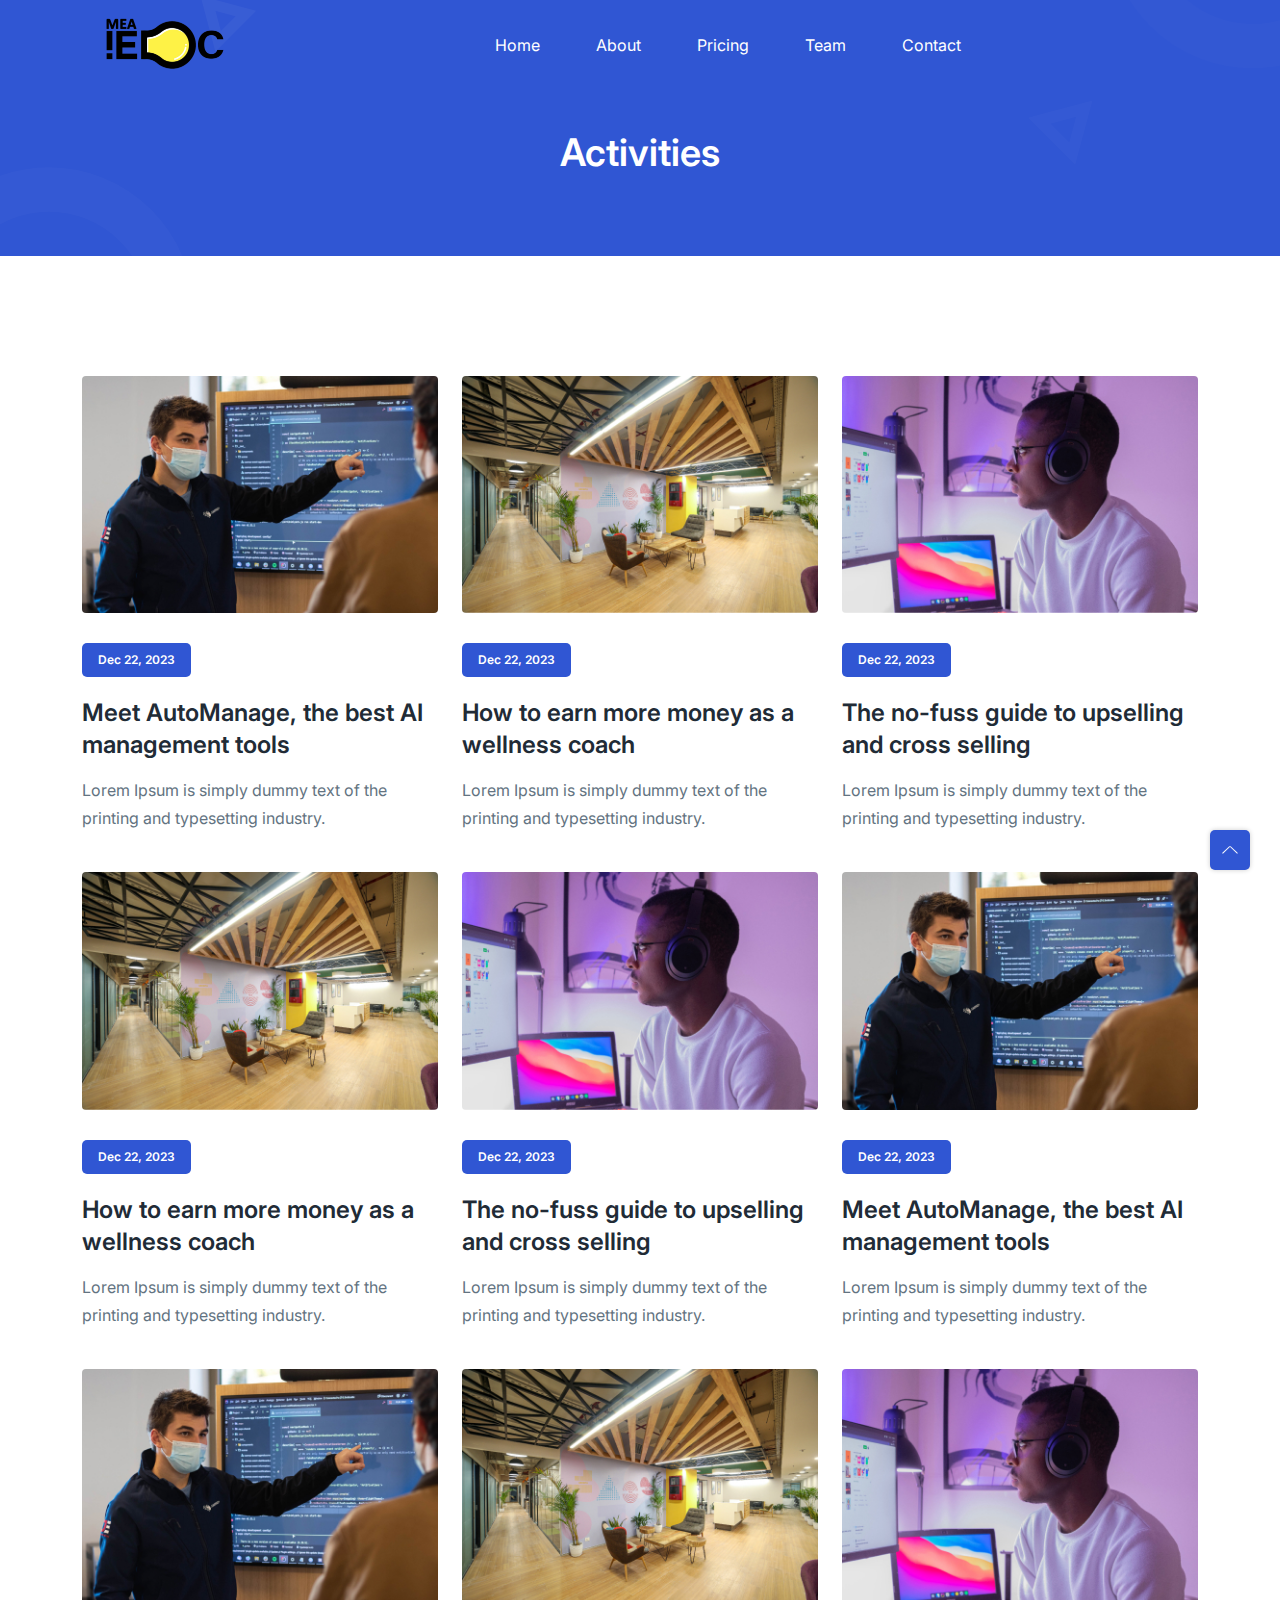
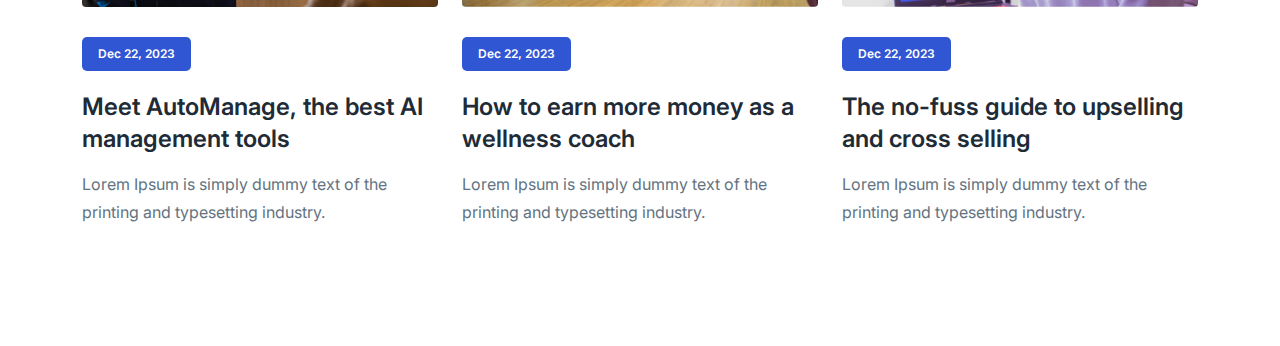
==== commit c14febab: "updated team" ====
--- a/blog.html
+++ b/blog.html
@@ -14,12 +14,12 @@
     <meta charset="UTF-8" />
     <meta http-equiv="X-UA-Compatible" content="IE=edge" />
     <meta name="viewport" content="width=device-width, initial-scale=1.0" />
-    <title>Play | Open source Project by UIdeck</title>
+    <title>MEAIEDC | Activities</title>
 
     <!--====== Favicon Icon ======-->
     <link
       rel="shortcut icon"
-      href="assets/images/favicon.svg"
+      href="assets/images/logo/1 (2).png"
       type="image/svg"
     />
 
@@ -37,7 +37,7 @@
           <div class="col-lg-12">
             <nav class="navbar navbar-expand-lg">
               <a class="navbar-brand" href="index.html">
-                <img src="assets/images/logo/logo.svg" alt="Logo" />
+                <img src="assets/images/logo/1 (2).png" alt="Logo" />
               </a>
               <button class="navbar-toggler">
                 <span class="toggler-icon"> </span>
@@ -63,55 +63,11 @@
                   <li class="nav-item">
                     <a class="ud-menu-scroll" href="#contact">Contact</a>
                   </li>
-                  <li class="nav-item nav-item-has-children">
-                    <a href="javascript:void(0)"> Pages </a>
-                    <ul class="ud-submenu">
-                      <li class="ud-submenu-item">
-                        <a href="about.html" class="ud-submenu-link">
-                          About Page
-                        </a>
-                      </li>
-                      <li class="ud-submenu-item">
-                        <a href="pricing.html" class="ud-submenu-link">
-                          Pricing Page
-                        </a>
-                      </li>
-                      <li class="ud-submenu-item">
-                        <a href="contact.html" class="ud-submenu-link">
-                          Contact Page
-                        </a>
-                      </li>
-                      <li class="ud-submenu-item">
-                        <a href="blog.html" class="ud-submenu-link">
-                          Blog Grid Page
-                        </a>
-                      </li>
-                      <li class="ud-submenu-item">
-                        <a href="blog-details.html" class="ud-submenu-link">
-                          Blog Details Page
-                        </a>
-                      </li>
-                      <li class="ud-submenu-item">
-                        <a href="login.html" class="ud-submenu-link">
-                          Sign In Page
-                        </a>
-                      </li>
-                      <li class="ud-submenu-item">
-                        <a href="404.html" class="ud-submenu-link">404 Page</a>
-                      </li>
-                    </ul>
-                  </li>
+                  
                 </ul>
               </div>
 
-              <div class="navbar-btn d-none d-sm-inline-block">
-                <a href="login.html" class="ud-main-btn ud-login-btn">
-                  Sign In
-                </a>
-                <a class="ud-main-btn ud-white-btn" href="javascript:void(0)">
-                  Sign Up
-                </a>
-              </div>
+             
             </nav>
           </div>
         </div>
@@ -125,7 +81,7 @@
         <div class="row">
           <div class="col-lg-12">
             <div class="ud-banner-content">
-              <h1>Blog Page</h1>
+              <h1>Activities</h1>
             </div>
           </div>
         </div>
@@ -332,7 +288,7 @@
     <!-- ====== Blog End ====== -->
 
     <!-- ====== Footer Start ====== -->
-    <footer class="ud-footer wow fadeInUp" data-wow-delay=".15s">
+    <!-- <footer class="ud-footer wow fadeInUp" data-wow-delay=".15s">
       <div class="shape shape-1">
         <img src="assets/images/footer/shape-1.svg" alt="shape" />
       </div>
@@ -563,7 +519,7 @@
           </div>
         </div>
       </div>
-    </footer>
+    </footer> -->
     <!-- ====== Footer End ====== -->
 
     <!-- ====== Back To Top Start ====== -->
--- a/assets/css/ud-styles.css
+++ b/assets/css/ud-styles.css
@@ -1,15 +1,4 @@
-/* =======
-
-	Template Name: Play Bootstrap
-	Author: UIdeck
-	Author URI: https://uideck.com/
-	Support: https://github.com/uideck/
-	Version: 1.0
-
-======== */
-/*===========================
-  COMMON css 
-===========================*/
+
 @import url("https://fonts.googleapis.com/css2?family=Inter:wght@200;300;400;500;600;700;800;900&display=swap");
 :root {
   --font: "Inter", sans-serif;
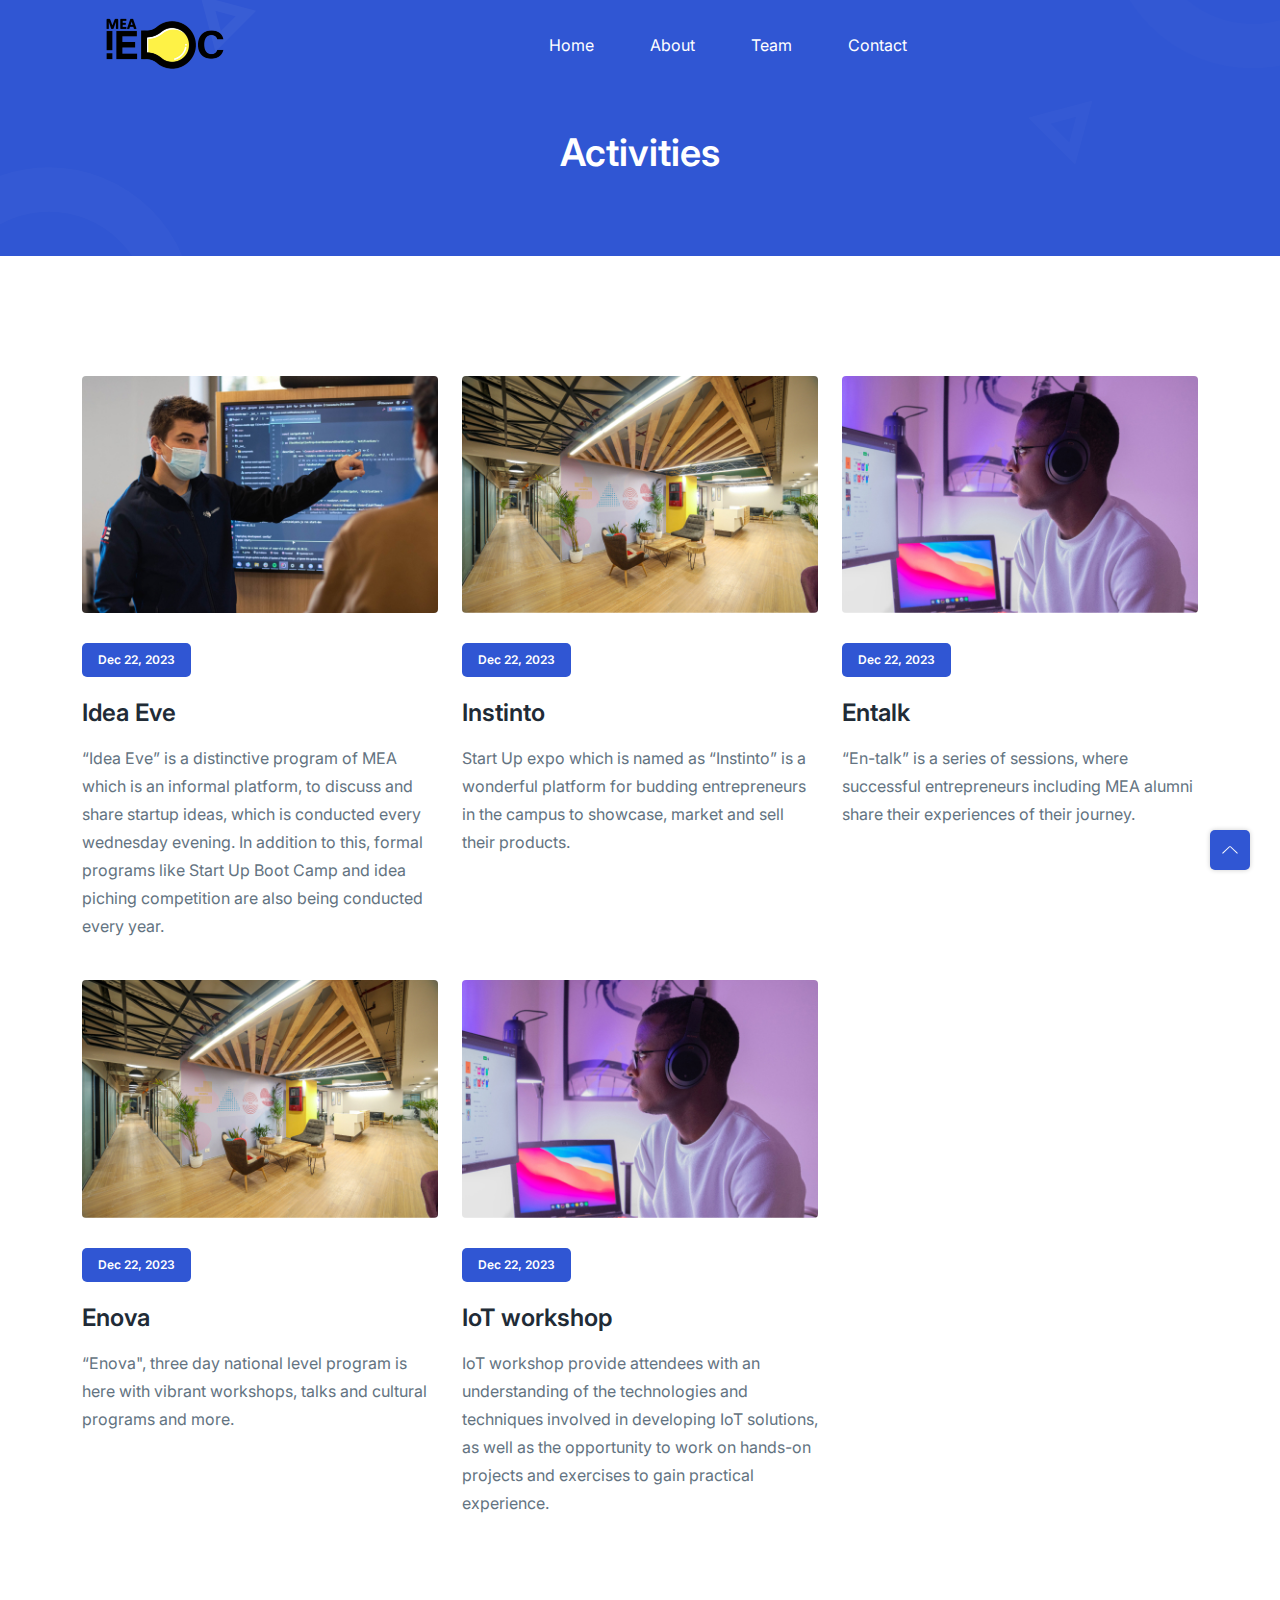
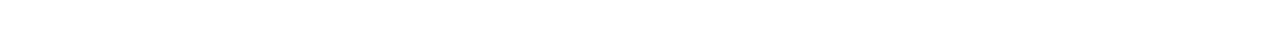
==== commit 8b3fb34d: "updated event" ====
--- a/blog.html
+++ b/blog.html
@@ -1,13 +1,3 @@
-<!-- =========
-
-	Template Name: Play
-	Author: UIdeck
-	Author URI: https://uideck.com/
-	Support: https://uideck.com/support/
-	Version: 1.1
-
-========== -->
-
 <!DOCTYPE html>
 <html lang="en">
   <head>
@@ -17,11 +7,13 @@
     <title>MEAIEDC | Activities</title>
 
     <!--====== Favicon Icon ======-->
-    <link
-      rel="shortcut icon"
-      href="assets/images/logo/1 (2).png"
-      type="image/svg"
-    />
+    <link rel="apple-touch-icon" sizes="180x180" href="/apple-touch-icon.png">
+    <link rel="icon" type="image/png" sizes="32x32" href="/favicon-32x32.png">
+    <link rel="icon" type="image/png" sizes="16x16" href="/favicon-16x16.png">
+    <link rel="manifest" href="/site.webmanifest">
+    <link rel="mask-icon" href="/safari-pinned-tab.svg" color="#5bbad5">
+    <meta name="msapplication-TileColor" content="#da532c">
+    <meta name="theme-color" content="#ffffff">
 
     <!-- ===== All CSS files ===== -->
     <link rel="stylesheet" href="assets/css/bootstrap.min.css" />
@@ -48,20 +40,17 @@
               <div class="navbar-collapse">
                 <ul id="nav" class="navbar-nav mx-auto">
                   <li class="nav-item">
-                    <a class="ud-menu-scroll" href="#home">Home</a>
+                    <a class="ud-menu-scroll" href="index.html#home">Home</a>
                   </li>
 
                   <li class="nav-item">
-                    <a class="ud-menu-scroll" href="#about">About</a>
+                    <a class="ud-menu-scroll" href="index.html#about">About</a>
                   </li>
                   <li class="nav-item">
-                    <a class="ud-menu-scroll" href="#pricing">Pricing</a>
+                    <a class="ud-menu-scroll" href="index.html#team">Team</a>
                   </li>
                   <li class="nav-item">
-                    <a class="ud-menu-scroll" href="#team">Team</a>
-                  </li>
-                  <li class="nav-item">
-                    <a class="ud-menu-scroll" href="#contact">Contact</a>
+                    <a class="ud-menu-scroll" href="index.html#contact">Contact</a>
                   </li>
                   
                 </ul>
@@ -104,12 +93,12 @@
                 <span class="ud-blog-date">Dec 22, 2023</span>
                 <h3 class="ud-blog-title">
                   <a href="blog-details.html">
-                    Meet AutoManage, the best AI management tools
+                    Idea Eve
                   </a>
                 </h3>
                 <p class="ud-blog-desc">
-                  Lorem Ipsum is simply dummy text of the printing and
-                  typesetting industry.
+                  “Idea Eve” is a distinctive program of MEA which is an informal platform, to discuss and share startup ideas, which is  conducted every wednesday evening. In addition to this, formal programs like Start Up Boot Camp and idea piching competition are also being conducted every year.
+
                 </p>
               </div>
             </div>
@@ -125,12 +114,12 @@
                 <span class="ud-blog-date">Dec 22, 2023</span>
                 <h3 class="ud-blog-title">
                   <a href="blog-details.html">
-                    How to earn more money as a wellness coach
+                    Instinto
                   </a>
                 </h3>
                 <p class="ud-blog-desc">
-                  Lorem Ipsum is simply dummy text of the printing and
-                  typesetting industry.
+                  Start Up expo which is named as “Instinto” is a wonderful platform for budding entrepreneurs in the campus  to showcase, market and sell their  products.
+
                 </p>
               </div>
             </div>
@@ -146,12 +135,11 @@
                 <span class="ud-blog-date">Dec 22, 2023</span>
                 <h3 class="ud-blog-title">
                   <a href="blog-details.html">
-                    The no-fuss guide to upselling and cross selling
+                    Entalk
                   </a>
                 </h3>
                 <p class="ud-blog-desc">
-                  Lorem Ipsum is simply dummy text of the printing and
-                  typesetting industry.
+                  “En-talk” is a series of sessions, where successful entrepreneurs including MEA alumni share their experiences of their journey.
                 </p>
               </div>
             </div>
@@ -167,12 +155,11 @@
                 <span class="ud-blog-date">Dec 22, 2023</span>
                 <h3 class="ud-blog-title">
                   <a href="blog-details.html">
-                    How to earn more money as a wellness coach
+                    Enova
                   </a>
                 </h3>
                 <p class="ud-blog-desc">
-                  Lorem Ipsum is simply dummy text of the printing and
-                  typesetting industry.
+                  “Enova", three day national level program is here with vibrant workshops, talks and cultural programs and more.
                 </p>
               </div>
             </div>
@@ -188,100 +175,16 @@
                 <span class="ud-blog-date">Dec 22, 2023</span>
                 <h3 class="ud-blog-title">
                   <a href="blog-details.html">
-                    The no-fuss guide to upselling and cross selling
+                    IoT workshop
                   </a>
                 </h3>
                 <p class="ud-blog-desc">
-                  Lorem Ipsum is simply dummy text of the printing and
-                  typesetting industry.
-                </p>
-              </div>
-            </div>
-          </div>
-          <div class="col-lg-4 col-md-6">
-            <div class="ud-single-blog">
-              <div class="ud-blog-image">
-                <a href="blog-details.html">
-                  <img src="assets/images/blog/blog-01.jpg" alt="blog" />
-                </a>
-              </div>
-              <div class="ud-blog-content">
-                <span class="ud-blog-date">Dec 22, 2023</span>
-                <h3 class="ud-blog-title">
-                  <a href="blog-details.html">
-                    Meet AutoManage, the best AI management tools
-                  </a>
-                </h3>
-                <p class="ud-blog-desc">
-                  Lorem Ipsum is simply dummy text of the printing and
-                  typesetting industry.
-                </p>
-              </div>
-            </div>
-          </div>
-          <div class="col-lg-4 col-md-6">
-            <div class="ud-single-blog">
-              <div class="ud-blog-image">
-                <a href="blog-details.html">
-                  <img src="assets/images/blog/blog-01.jpg" alt="blog" />
-                </a>
-              </div>
-              <div class="ud-blog-content">
-                <span class="ud-blog-date">Dec 22, 2023</span>
-                <h3 class="ud-blog-title">
-                  <a href="blog-details.html">
-                    Meet AutoManage, the best AI management tools
-                  </a>
-                </h3>
-                <p class="ud-blog-desc">
-                  Lorem Ipsum is simply dummy text of the printing and
-                  typesetting industry.
-                </p>
-              </div>
-            </div>
-          </div>
-          <div class="col-lg-4 col-md-6">
-            <div class="ud-single-blog">
-              <div class="ud-blog-image">
-                <a href="blog-details.html">
-                  <img src="assets/images/blog/blog-02.jpg" alt="blog" />
-                </a>
-              </div>
-              <div class="ud-blog-content">
-                <span class="ud-blog-date">Dec 22, 2023</span>
-                <h3 class="ud-blog-title">
-                  <a href="blog-details.html">
-                    How to earn more money as a wellness coach
-                  </a>
-                </h3>
-                <p class="ud-blog-desc">
-                  Lorem Ipsum is simply dummy text of the printing and
-                  typesetting industry.
-                </p>
-              </div>
-            </div>
-          </div>
-          <div class="col-lg-4 col-md-6">
-            <div class="ud-single-blog">
-              <div class="ud-blog-image">
-                <a href="blog-details.html">
-                  <img src="assets/images/blog/blog-03.jpg" alt="blog" />
-                </a>
-              </div>
-              <div class="ud-blog-content">
-                <span class="ud-blog-date">Dec 22, 2023</span>
-                <h3 class="ud-blog-title">
-                  <a href="blog-details.html">
-                    The no-fuss guide to upselling and cross selling
-                  </a>
-                </h3>
-                <p class="ud-blog-desc">
-                  Lorem Ipsum is simply dummy text of the printing and
-                  typesetting industry.
-                </p>
-              </div>
-            </div>
-          </div>
+                  IoT workshop provide attendees with an understanding of the technologies and techniques involved in developing IoT solutions, as well as the opportunity to work on hands-on projects and exercises to gain practical experience.
+                </p>
+              </div>
+            </div>
+          </div>
+          
         </div>
       </div>
     </section>
